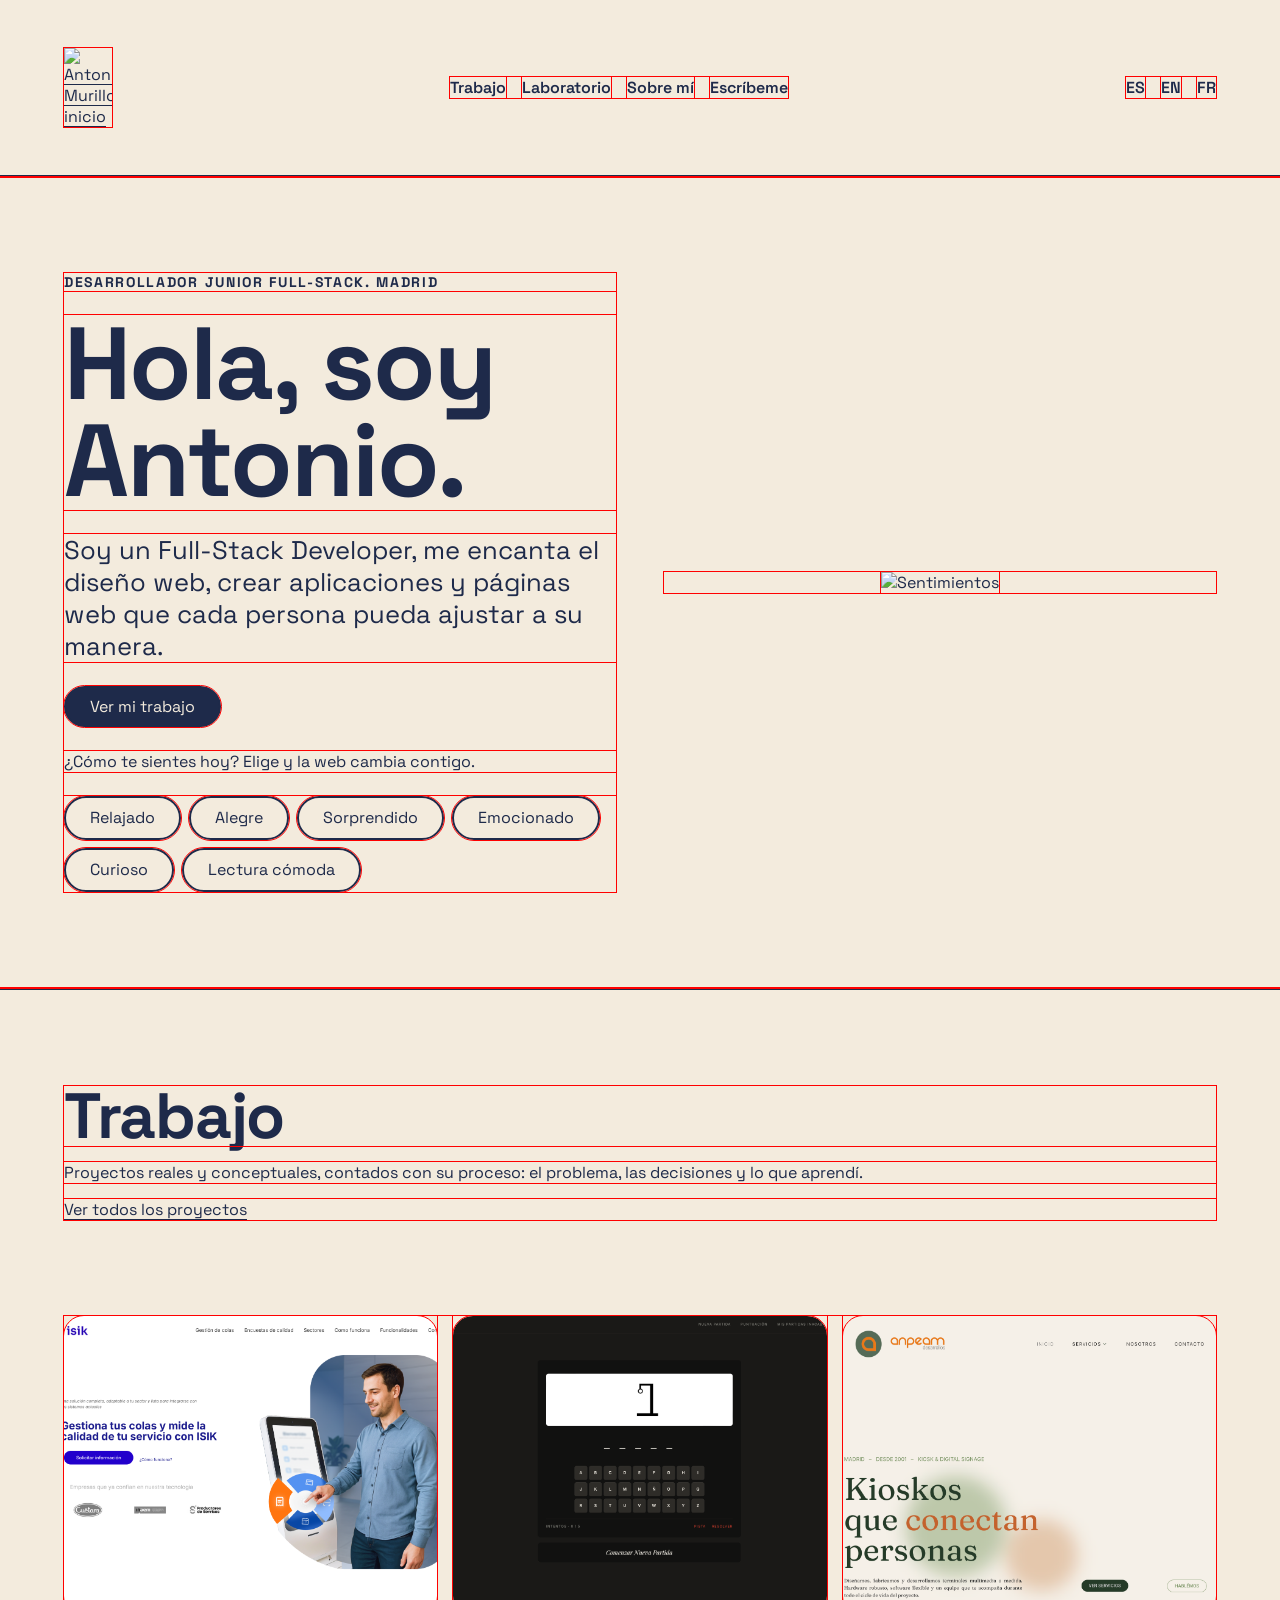
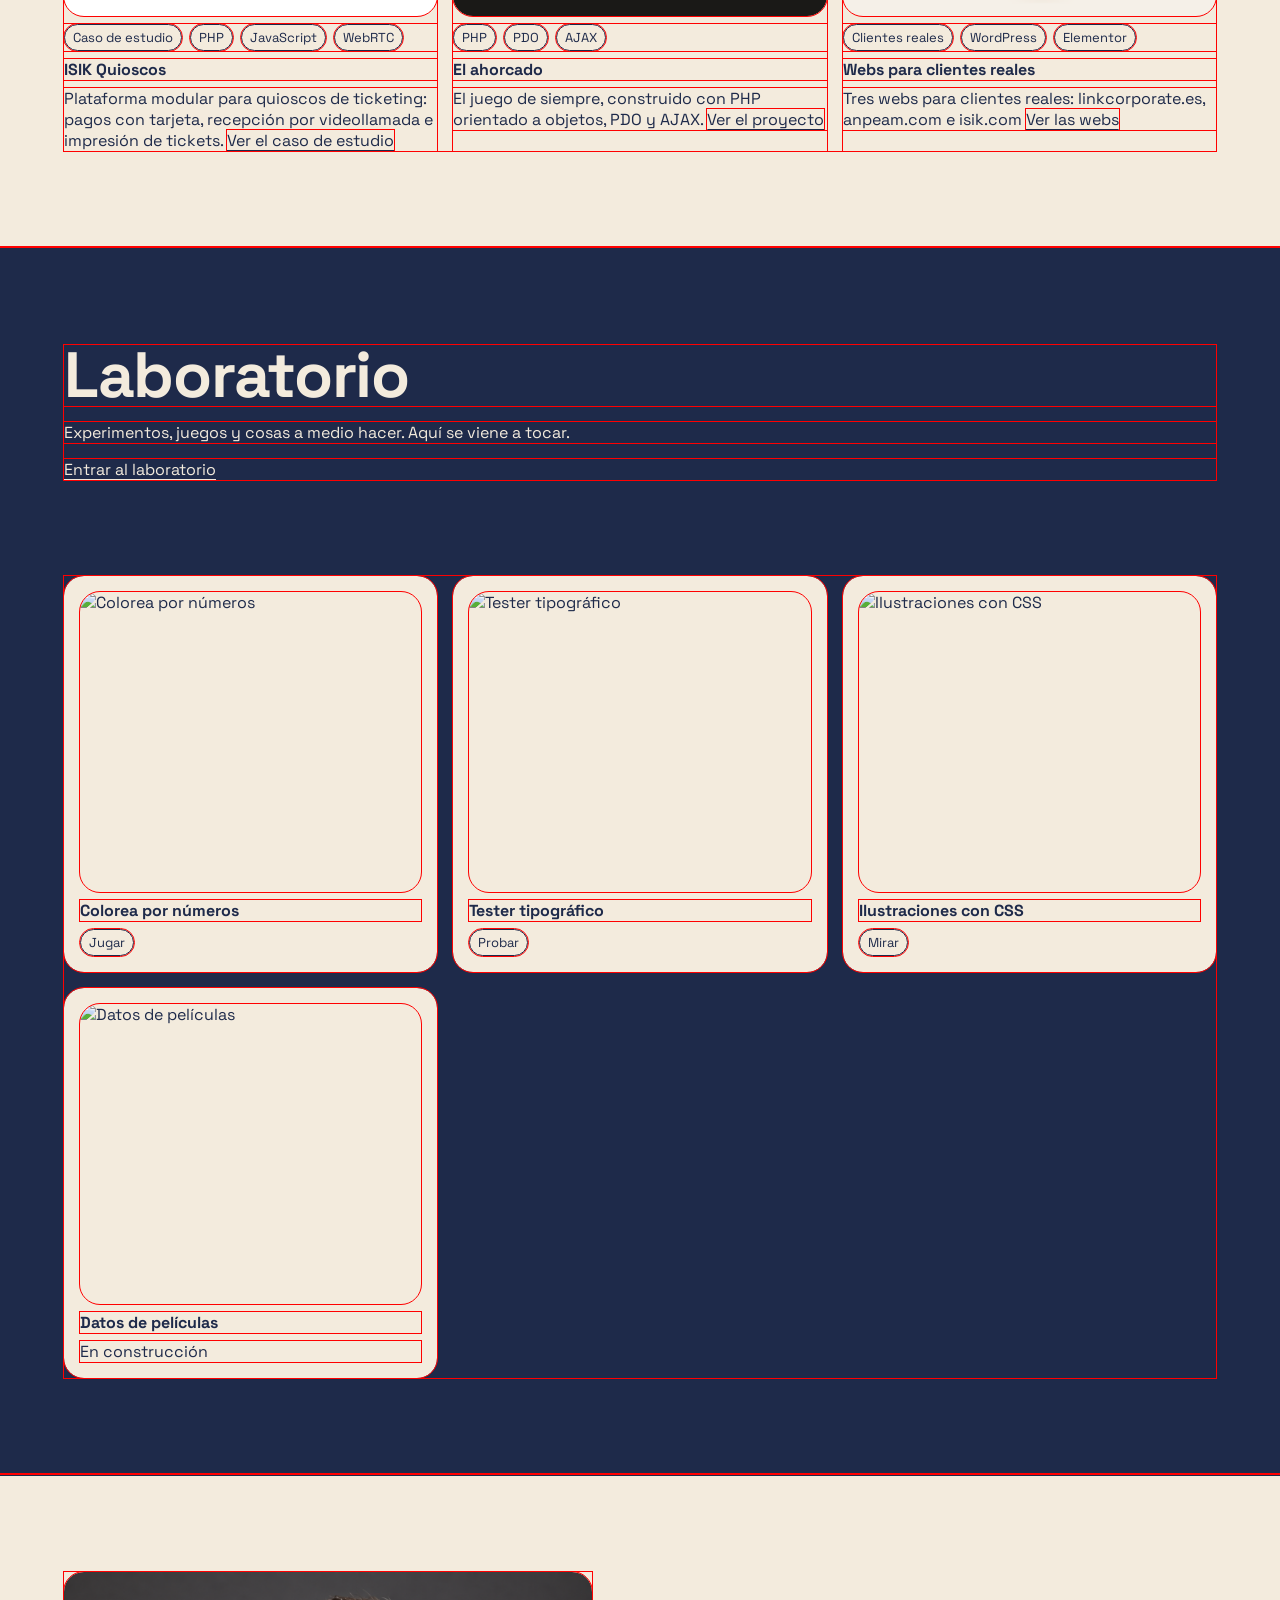
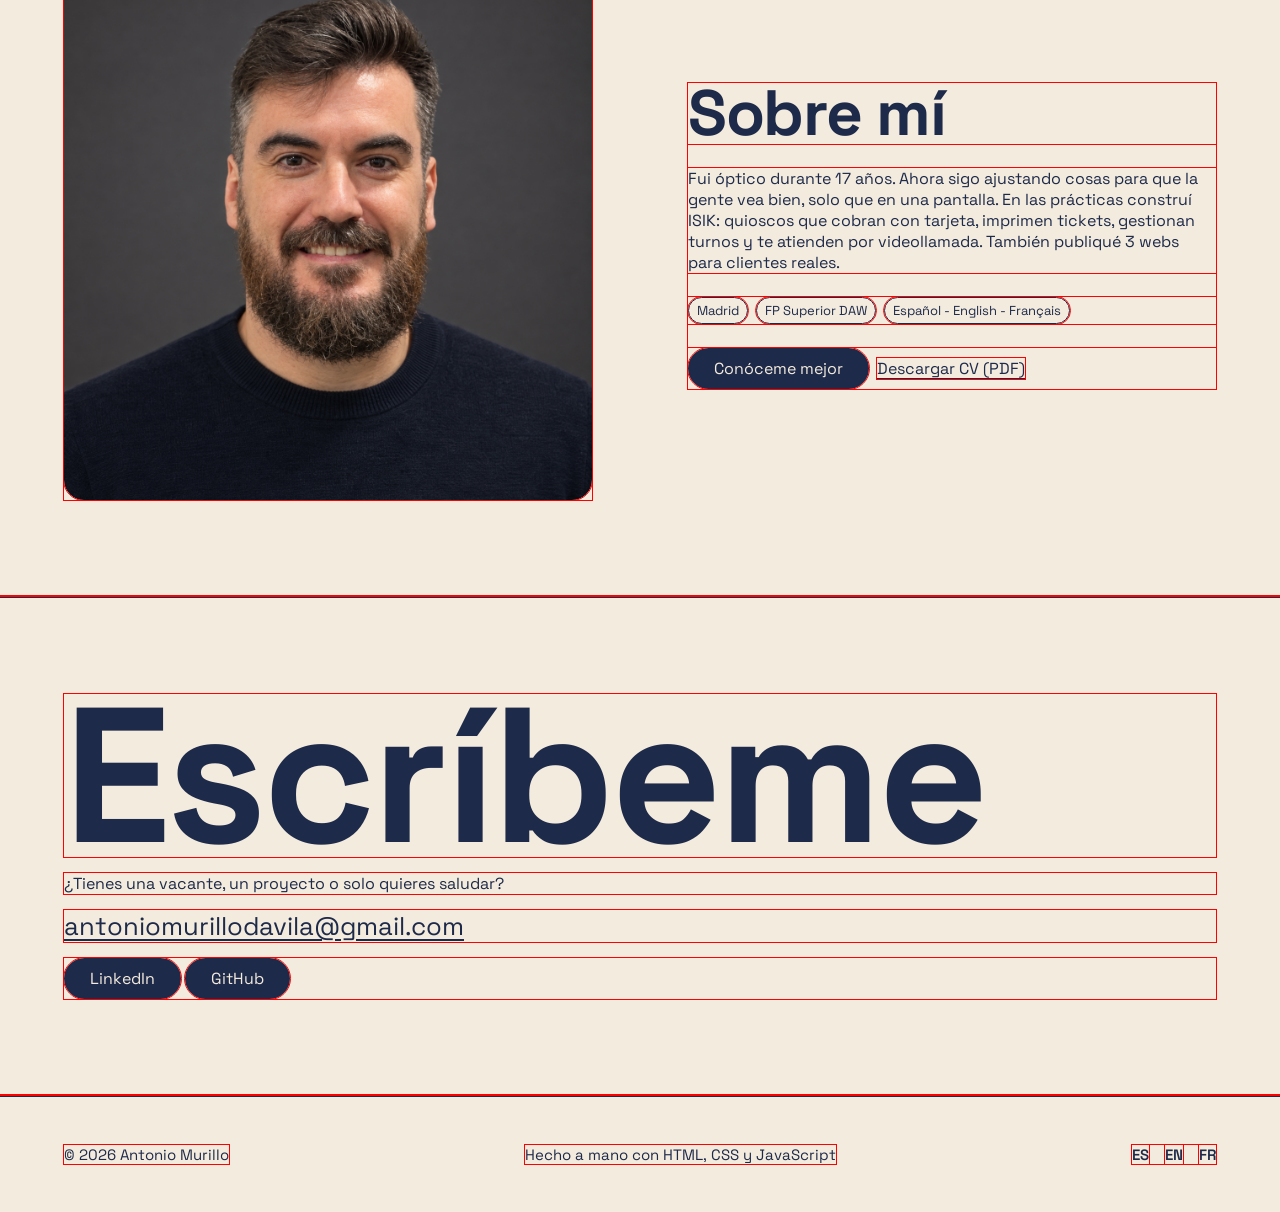
==== index.html @ 3f669d90 "Actualizar Escribeme y Footer" ====
<!doctype html>
<html lang="es">
  <head>
    <meta charset="UTF-8" />
    <meta name="viewport" content="width=device-width, initial-scale=1.0" />
    <meta
      name="description"
      content="Portfolio de Antonio Murillo, Full-Stack Developer en Madrid. Muestro lo
       que he hecho durante mis prácticas FCT, webs reales publicadas y experimentos y cómo pasé de la óptica al código"
    />
    <title>Portfolio Antonio M.</title>
    <link rel="stylesheet" href="css/reset.css" />
    <link rel="stylesheet" href="css/tokens.css" />
    <link href="css/main.css" rel="stylesheet" />

    <script defer src="js/script.js"></script>
  </head>
  <body>
    <header>
      <a href="#cuerpo" class="saltar">Saltar al contenido</a>
      <a href="index.html"
        ><img class="logo" src="assets/logo.svg" alt="Antonio Murillo, inicio"
      /></a>

      <nav>
        <ul class="menu">
          <li><a href="trabajo.html">Trabajo</a></li>
          <li><a href="laboratorio.html">Laboratorio</a></li>
          <li><a href="sobre-mi.html">Sobre mí</a></li>
          <li><a href="escribeme.html">Escríbeme</a></li>
        </ul>
      </nav>

      <ul class="idiomas">
        <li><a href="index.html">ES</a></li>
        <li><a href="lang/ingles.html">EN</a></li>
        <li><a href="lang/frances.html">FR</a></li>
      </ul>
    </header>

    <main id="cuerpo">
      <section class="hero">
        <div class="hero-texto">
          <p class="antetitulo">desarrollador junior full-stack. madrid</p>
          <h1>Hola, soy Antonio.</h1>
          <p class="presentacion">
            Soy un Full-Stack Developer, me encanta el diseño web, crear
            aplicaciones y páginas web que cada persona pueda ajustar a su
            manera.
          </p>
          <a class="boton-principal" href="trabajo.html">Ver mi trabajo</a>

          <div class="emociones">
            <p>¿Cómo te sientes hoy? Elige y la web cambia contigo.</p>

            <div class="emociones-botones">
              <button id="relajacion">Relajado</button>
              <button id="alegria">Alegre</button>
              <button id="sorprendido">Sorprendido</button>
              <button id="emocionado">Emocionado</button>
              <button id="curioso">Curioso</button>
              <button id="comodo">Lectura cómoda</button>
            </div>
          </div>
        </div>
        <div class="hero-imagen">
          <img class="sentimientos" src="assets/logo.svg" alt="Sentimientos" />
        </div>
      </section>

      <section class="seccion">
        <div class="cabecera-seccion">
          <h2>Trabajo</h2>
          <p>
            Proyectos reales y conceptuales, contados con su proceso: el
            problema, las decisiones y lo que aprendí.
          </p>
          <a href="trabajo.html">Ver todos los proyectos</a>
        </div>
        <div class="rejilla-article">
          <article>
            <img src="assets/img/isik.png" alt="Isik quioscos" />

            <ul class="etiquetas">
              <li>Caso de estudio</li>
              <li>PHP</li>
              <li>JavaScript</li>
              <li>WebRTC</li>
            </ul>

            <h3>ISIK Quioscos</h3>
            <p>
              Plataforma modular para quioscos de ticketing: pagos con tarjeta,
              recepción por videollamada e impresión de tickets.
              <a href="https://www.isik.es" target="_blank"
                >Ver el caso de estudio</a
              >
            </p>
          </article>

          <article>
            <img src="assets/img/ahorcado.png" alt="Juego 'El ahorcado'" />

            <ul class="etiquetas">
              <li>PHP</li>
              <li>PDO</li>
              <li>AJAX</li>
            </ul>

            <h3>El ahorcado</h3>
            <p>
              El juego de siempre, construido con PHP orientado a objetos, PDO y
              AJAX.
              <a
                href="https://github.com/Antoniomuda/juego-ahorcado"
                target="_blank"
                >Ver el proyecto</a
              >
            </p>
          </article>

          <article>
            <img src="assets/img/anpeam.png" alt="Webs para clientes" />

            <ul class="etiquetas">
              <li>Clientes reales</li>
              <li>WordPress</li>
              <li>Elementor</li>
            </ul>

            <h3>Webs para clientes reales</h3>
            <p>
              Tres webs para clientes reales: linkcorporate.es, anpeam.com e
              isik.com
              <a href="https://anpeam.com" target="_blank">Ver las webs</a>
            </p>
          </article>
        </div>
      </section>

      <section class="seccion seccion-invertida">
        <div class="cabecera-seccion">
          <h2>Laboratorio</h2>
          <p>
            Experimentos, juegos y cosas a medio hacer. Aquí se viene a tocar.
          </p>

          <a href="laboratorio.html">Entrar al laboratorio</a>
        </div>
        <div class="rejilla-article">
          <article>
            <img src="assets/img/colorea.jpg" alt="Colorea por números" />
            <h3>Colorea por números</h3>
            <a href="colorea.html">Jugar</a>
          </article>

          <article>
            <img src="assets/img/tester.jpg" alt="Tester tipográfico" />
            <h3>Tester tipográfico</h3>
            <a href="tester.html">Probar</a>
          </article>

          <article>
            <img
              src="assets/img/ilustraciones.jpg"
              alt="Ilustraciones con CSS"
            />
            <h3>Ilustraciones con CSS</h3>
            <a href="ilustraciones.html">Mirar</a>
          </article>

          <article>
            <img src="assets/img/peliculas.jpeg" alt="Datos de películas" />
            <h3>Datos de películas</h3>
            <p>En construcción</p>
          </article>
        </div>
      </section>

      <section class="seccion seccion-dos-columnas">
        <div class="caja-imagen">
          <img src="assets/img/yo.jpeg" alt="Antonio Murillo" />
        </div>

        <div class="caja-texto">
          <h2>Sobre mí</h2>
          <p>
            Fui óptico durante 17 años. Ahora sigo ajustando cosas para que la
            gente vea bien, solo que en una pantalla. En las prácticas construí
            ISIK: quioscos que cobran con tarjeta, imprimen tickets, gestionan
            turnos y te atienden por videollamada. También publiqué 3 webs para
            clientes reales.
          </p>

          <ul class="etiquetas">
            <li>Madrid</li>
            <li>FP Superior DAW</li>
            <li>Español - English - Français</li>
          </ul>

          <div class="botones-sobre-mi">
            <a href="sobre-mi.html" class="boton-principal">Conóceme mejor</a>
            <a
              href="assets/docs/antonio-murillo-cv.pdf"
              download="Antonio Murillo Dávila — CV.pdf"
              >Descargar CV (PDF)</a
            >
          </div>
        </div>
      </section>
      <section class="seccion seccion-contacto">
        <h2>Escríbeme</h2>

        <p>¿Tienes una vacante, un proyecto o solo quieres saludar?</p>

        <a class="correo" href="mailto:antoniomurillodavila@gmail.com"
          >antoniomurillodavila@gmail.com</a
        >
        <div class="enlaces-contacto">
          <a
            class="boton-principal"
            href="https://www.linkedin.com/in/antoniomurillodavila"
            >LinkedIn</a
          >

          <a class="boton-principal" href="https://github.com/Antoniomuda/"
            >GitHub</a
          >
        </div>
      </section>
    </main>

    <footer>
      <p>© 2026 Antonio Murillo</p>
      <p>Hecho a mano con HTML, CSS y JavaScript</p>
      <ul class="idiomas">
        <li><a href="index.html">ES</a></li>
        <li><a href="lang/ingles.html">EN</a></li>
        <li><a href="lang/frances.html">FR</a></li>
      </ul>
    </footer>
  </body>
</html>
---- css/tokens.css ----
@font-face {
  font-family: "Space Grotesk";
  src: url("../assets/fonts/space-grotesk-latin-wght-normal.woff2")
    format("woff2");
  font-weight: 300 700;
  font-display: swap;
}

:root {
  --color-fondo: #f3ebdd;

  --color-superficie: #e6d8bf;

  --color-tinta: #1e2a4a;

  --color-acento: #d7263d;

  --color-acento2: #e0a526;

  --fuente-titulares: "Space Grotesk", sans-serif;

  --peso-titulares: 700;

  --radio-esquinas: 20px;

  --radio-pastilla: 999px;

  --fuente-texto: "Space Grotesk", sans-serif;

  --espacio-0: 4px;

  --espacio-1: 8px;

  --espacio-2: 16px;

  --espacio-3: 24px;

  --espacio-4: 48px;

  --espacio-5: 96px;

  --margen-lateral: clamp(16px, 5vw, 96px);
}
---- css/main.css ----
body {
  background-color: var(--color-fondo);
  font-family: var(--fuente-texto);
  color: var(--color-tinta);
}
h1,
h2,
h3 {
  font-family: var(--fuente-titulares);
  font-weight: var(--peso-titulares);
}
a {
  color: inherit;
  text-underline-offset: 4px;
}
header {
  display: flex;
  justify-content: space-between;
  align-items: center;
  gap: var(--espacio-2);
  padding: var(--espacio-4) var(--margen-lateral);
  border-bottom: 2px solid var(--color-tinta);
  flex-wrap: wrap;
}

.saltar {
  position: absolute;
  left: -9999px;
}
.saltar:focus {
  left: var(--espacio-2);
  top: var(--espacio-2);
}
.logo {
  width: 48px;
}

.menu,
.idiomas,
.etiquetas {
  list-style: none;
  display: flex;
  gap: var(--espacio-2);
  flex-wrap: wrap;
}

.menu a,
.idiomas a {
  text-decoration: none;
  font-weight: 600;
}

.hero {
  display: flex;
  flex-wrap: wrap;
  align-items: center;
  gap: var(--espacio-4);
  padding: var(--espacio-5) var(--margen-lateral);
}
.hero-texto {
  flex: 1 1 400px;
  display: flex;
  flex-direction: column;
  gap: var(--espacio-3);
}
.hero-imagen {
  flex: 1 1 400px;
  display: flex;
  justify-content: center;
}
.emociones-botones {
  display: flex;
  flex-wrap: wrap;
  gap: var(--espacio-1);
}
h1 {
  font-size: clamp(56px, 8vw, 136px);
  line-height: 0.95;
  letter-spacing: -0.02em;
}

.presentacion {
  font-size: clamp(25px, 2vw, 60px);
  max-width: 35ch;
}

.antetitulo {
  font-size: 14px;
  text-transform: uppercase;
  letter-spacing: 0.12em;
  font-weight: 700;
}

.boton-principal {
  align-self: flex-start;
  background: var(--color-tinta);
  padding: var(--espacio-1) var(--espacio-3);
  border-radius: var(--radio-pastilla);
  border: 2px solid;
  text-decoration: none;
  color: var(--color-fondo);
  border-color: var(--color-tinta);
}
.emociones-botones button {
  background: transparent;
  border: 2px solid var(--color-tinta);
  color: inherit;

  padding: var(--espacio-1) var(--espacio-3);
  border-radius: var(--radio-pastilla);
  min-height: 44px;
  cursor: pointer;
}
.emociones {
  display: flex;
  flex-direction: column;
  gap: var(--espacio-3);
}
.boton-principal:hover,
.boton-principal:focus-visible {
  color: var(--color-tinta);
  background-color: var(--color-fondo);
}
.emociones-botones button:hover,
.emociones-botones button:focus-visible {
  background-color: var(--color-tinta);
  color: var(--color-fondo);
}

.seccion {
  padding: var(--espacio-5) var(--margen-lateral);
  border-top: 2px solid var(--color-tinta);
  display: flex;
  flex-direction: column;
  gap: var(--espacio-5);
}
.cabecera-seccion {
  display: flex;
  flex-direction: column;
  gap: var(--espacio-2);
}
h2 {
  font-size: clamp(44px, 5vw, 88px);
  line-height: 0.95;
  letter-spacing: -0.02em;
}
.rejilla-article {
  display: grid;
  grid-template-columns: repeat(auto-fit, minmax(min(280px, 100%), 1fr));
  gap: var(--espacio-2);
}
.rejilla-article article {
  display: flex;
  flex-direction: column;
  gap: var(--espacio-1);
}
.rejilla-article img {
  width: 100%;
  height: 300px;
  object-fit: cover;
  border-radius: var(--radio-esquinas);
}
.etiquetas {
  gap: var(--espacio-1);
}

.seccion-invertida {
  background-color: var(--color-tinta);
  color: var(--color-fondo);
}
.seccion-invertida article {
  background-color: var(--color-fondo);
  color: var(--color-tinta);
  padding: var(--espacio-2);
  border-radius: var(--radio-esquinas);
}
.seccion-invertida article a,
.etiquetas li {
  font-size: 13px;
  border: 1.5px solid;
  border-radius: var(--radio-pastilla);

  padding: var(--espacio-0) var(--espacio-1);
  text-decoration: none;
  width: fit-content;
}

.seccion-dos-columnas {
  flex-direction: row;
  flex-wrap: wrap;
  align-items: center;
}
.caja-imagen,
.caja-texto {
  flex: 1 1 400px;
}
.seccion-dos-columnas img {
  border-radius: var(--radio-esquinas);
}
.caja-texto {
  gap: var(--espacio-3);
  display: flex;
  flex-direction: column;
}
.botones-sobre-mi {
  display: flex;
  flex-wrap: wrap;
  align-items: center;
  gap: var(--espacio-1);
}
.seccion-contacto {
  gap: var(--espacio-2);
}
.seccion-contacto h2 {
  font-size: clamp(56px, 15vw, 230px);
  line-height: 0.85;
  letter-spacing: -0.02em;
}
.seccion-contacto .correo {
  font-size: clamp(20px, 2vw, 34px);
  overflow-wrap: anywhere;
}

.enlaces-contacto {
  display: flex;
  flex-wrap: wrap;
  gap: var(--espacio-0);
}
footer {
  display: flex;
  flex-wrap: wrap;
  justify-content: space-between;
  padding: var(--espacio-4) var(--margen-lateral);
  border-top: 2px solid;
  border-color: var(--color-tinta);
  font-size: 15px;
  gap: var(--espacio-1);
}

* {
  outline: 1px solid red;
}
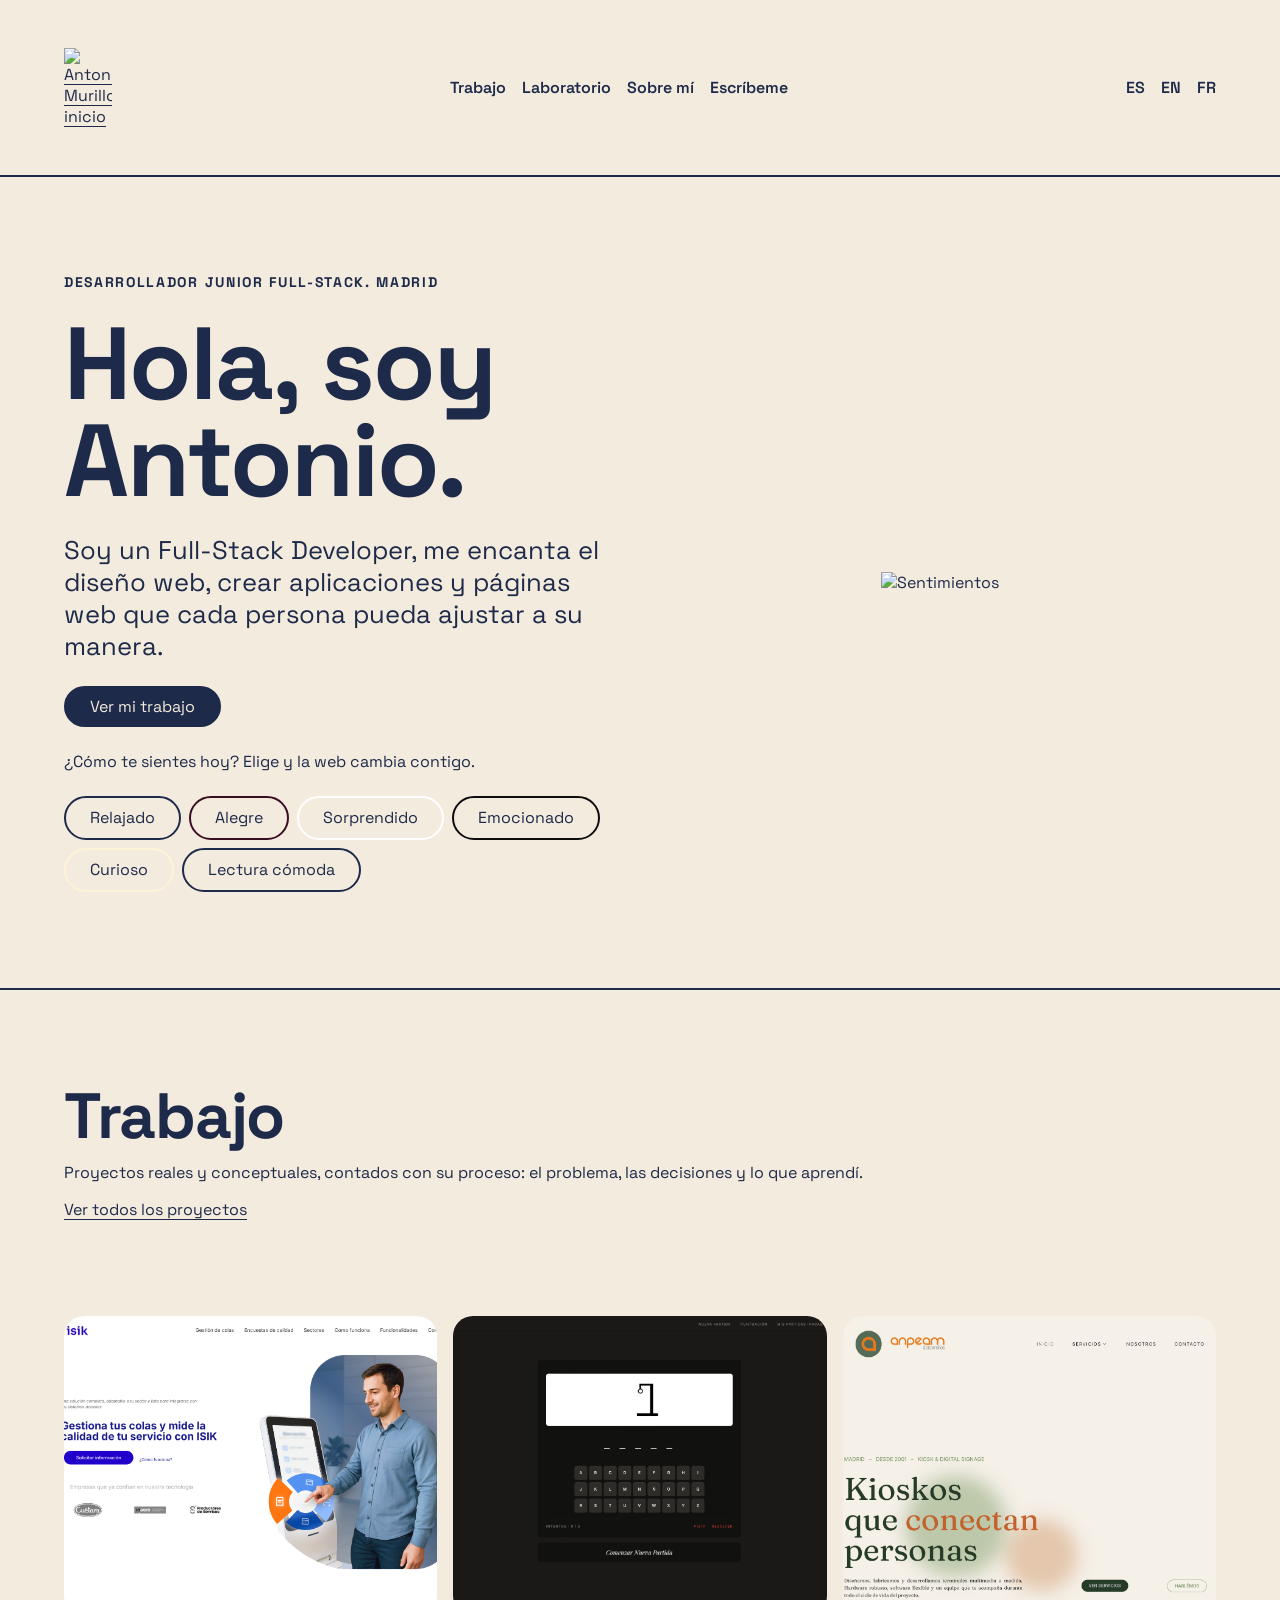
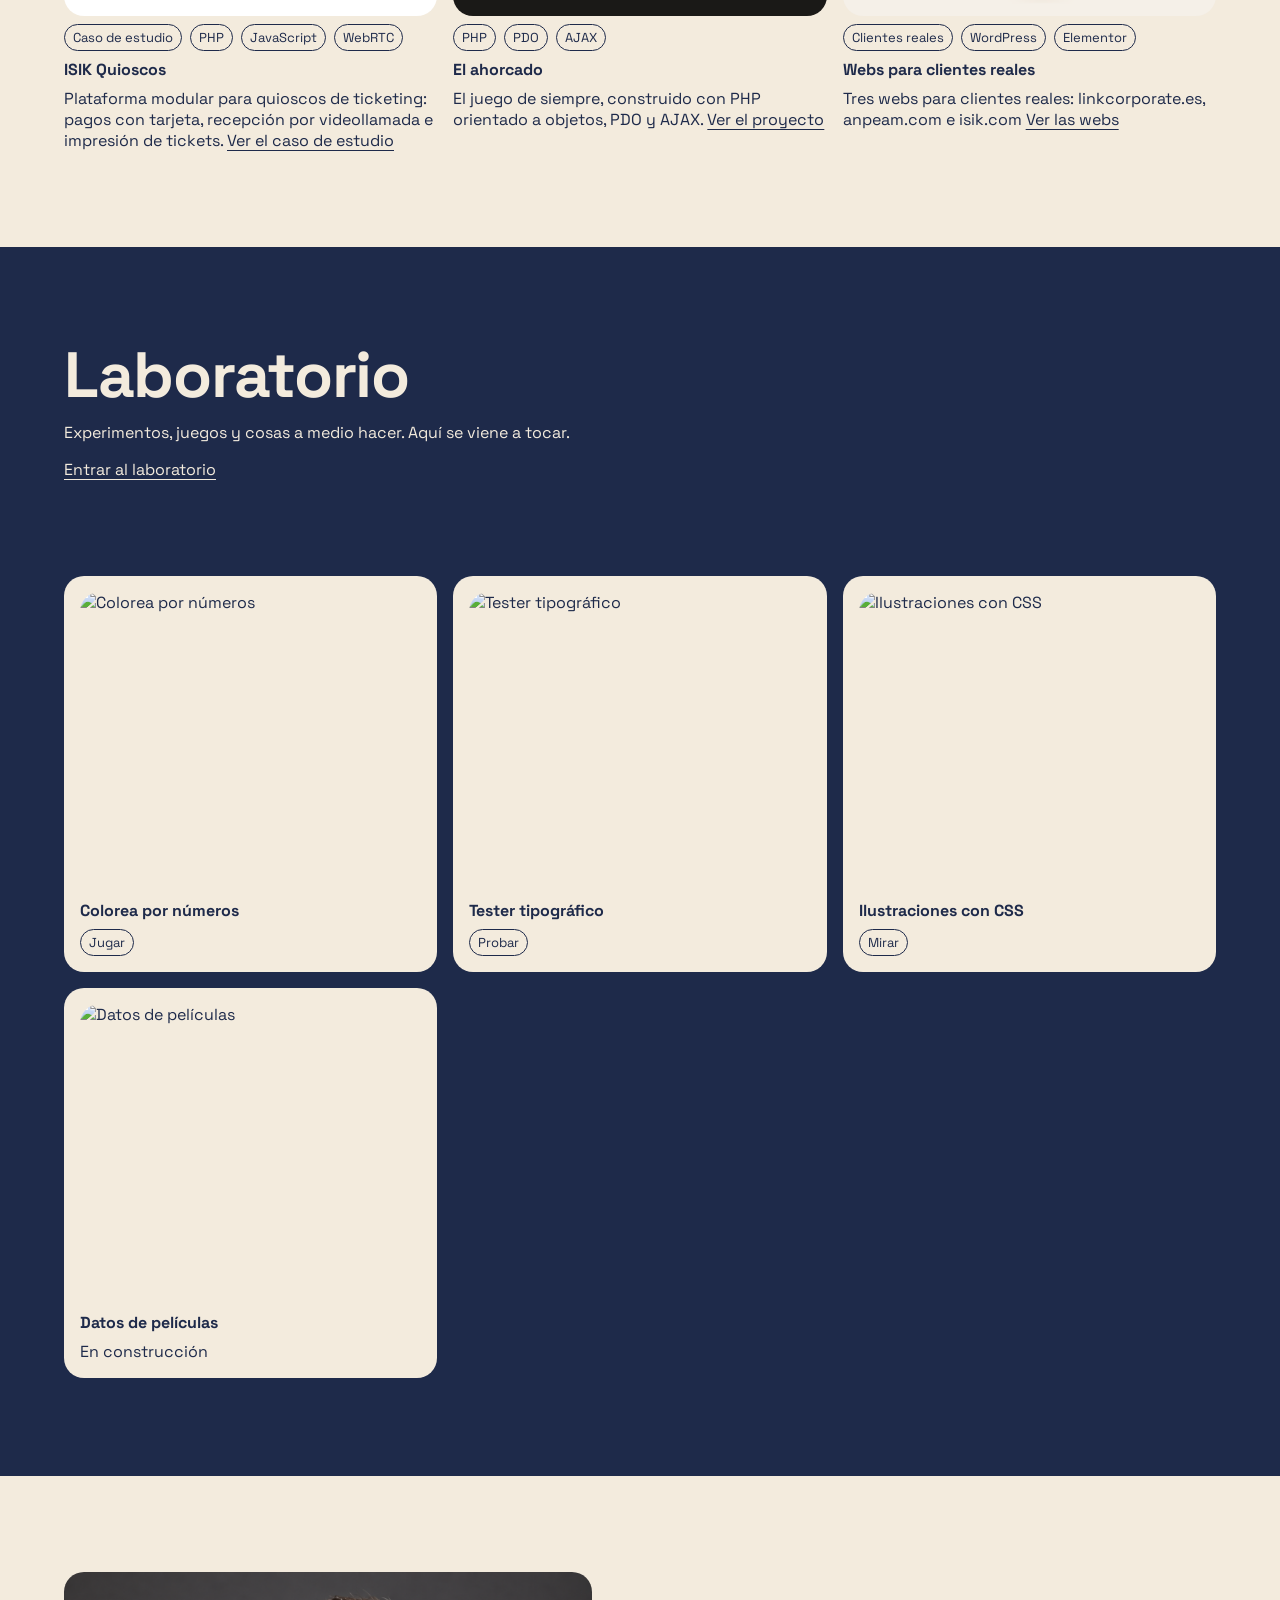
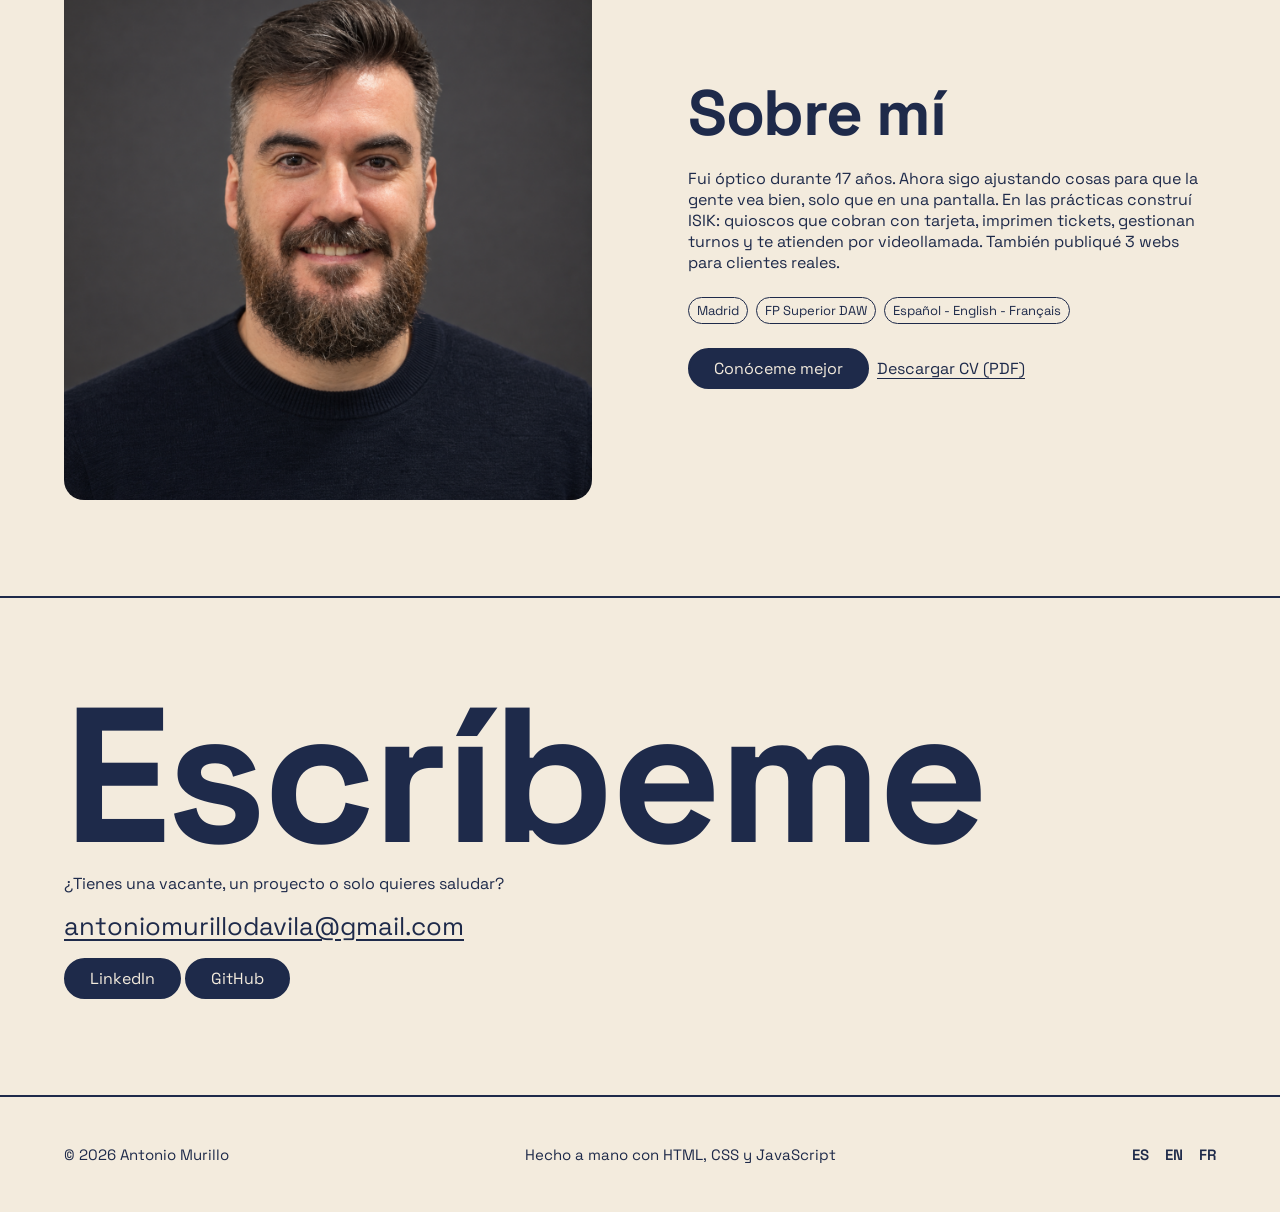
==== commit 749cb2fb: "Ajuste de tokens y incorporación de colores a los sentimientos" ====
--- a/index.html
+++ b/index.html
@@ -54,12 +54,28 @@
             <p>¿Cómo te sientes hoy? Elige y la web cambia contigo.</p>
 
             <div class="emociones-botones">
-              <button id="relajacion">Relajado</button>
-              <button id="alegria">Alegre</button>
-              <button id="sorprendido">Sorprendido</button>
-              <button id="emocionado">Emocionado</button>
-              <button id="curioso">Curioso</button>
-              <button id="comodo">Lectura cómoda</button>
+              <button type="button" data-tema="relajacion" aria-pressed="true">
+                Relajado
+              </button>
+              <button type="button" data-tema="alegria" aria-pressed="false">
+                Alegre
+              </button>
+              <button
+                type="button"
+                data-tema="sorprendido"
+                aria-pressed="false"
+              >
+                Sorprendido
+              </button>
+              <button type="button" data-tema="emocionado" aria-pressed="false">
+                Emocionado
+              </button>
+              <button type="button" data-tema="curioso" aria-pressed="false">
+                Curioso
+              </button>
+              <button type="button" id="lectura" aria-pressed="false">
+                Lectura cómoda
+              </button>
             </div>
           </div>
         </div>
--- a/css/tokens.css
+++ b/css/tokens.css
@@ -41,3 +41,40 @@
 
   --margen-lateral: clamp(16px, 5vw, 96px);
 }
+
+[data-tema="alegria"] {
+  --color-fondo: #fbd3e1;
+  --color-superficie: #f6a9c8;
+  --rosa-chicle: #ff006b;
+  --amarillo: #f2ed6b;
+  --color-tinta: #3a0d22;
+  --color-acento: #e2264b;
+  --color-acento2: #e8a317;
+}
+[data-tema="sorprendido"] {
+  --color-fondo: #2a2ad9;
+  --color-superficie: #1c1ca6;
+  --azul-cielo: #8cc0d1;
+  --amarillo: #f2ed6b;
+  --color-tinta: #ffffff;
+  --color-acento: #ff6b2c;
+  --color-acento2: #ffd23f;
+}
+[data-tema="emocionado"] {
+  --color-fondo: #e5332a;
+  --color-superficie: #c42820;
+  --azul-cielo: #8cc0d1;
+  --amarillo: #f2ed6b;
+  --color-tinta: #0d0d0d;
+  --color-acento: #0d0d0d;
+  --color-acento2: #f7e9d7;
+}
+[data-tema="curioso"] {
+  --color-fondo: #1d5e3f;
+  --color-superficie: #164a31;
+  --azul-cielo: #fff3d6;
+  --amarillo: #f2ed6b;
+  --color-tinta: #fff3d6;
+  --color-acento: #f5c518;
+  --color-acento2: #4fa3e0;
+}
--- a/css/main.css
+++ b/css/main.css
@@ -2,6 +2,7 @@
   background-color: var(--color-fondo);
   font-family: var(--fuente-texto);
   color: var(--color-tinta);
+  transition: var(--color-fondo) var(--fuente-texto) 0.4s;
 }
 h1,
 h2,
@@ -236,7 +237,3 @@
   font-size: 15px;
   gap: var(--espacio-1);
 }
-
-* {
-  outline: 1px solid red;
-}
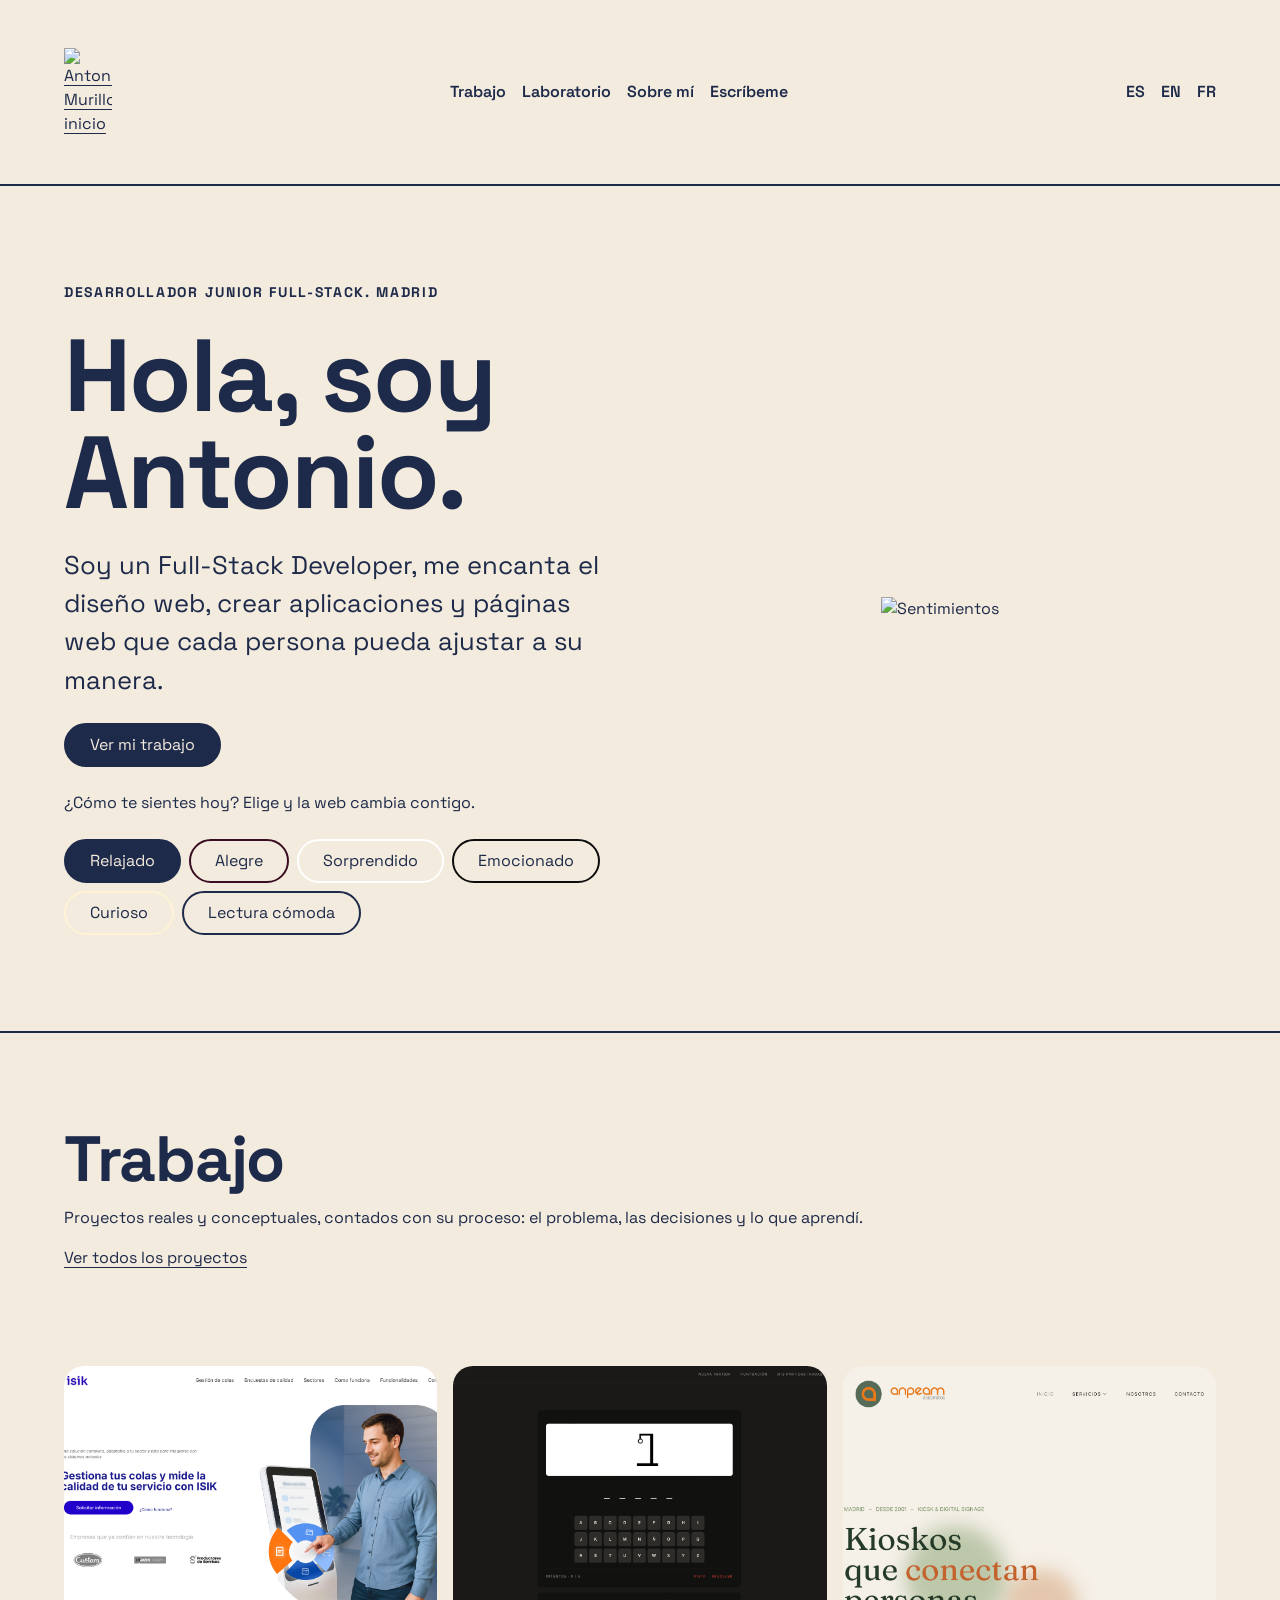
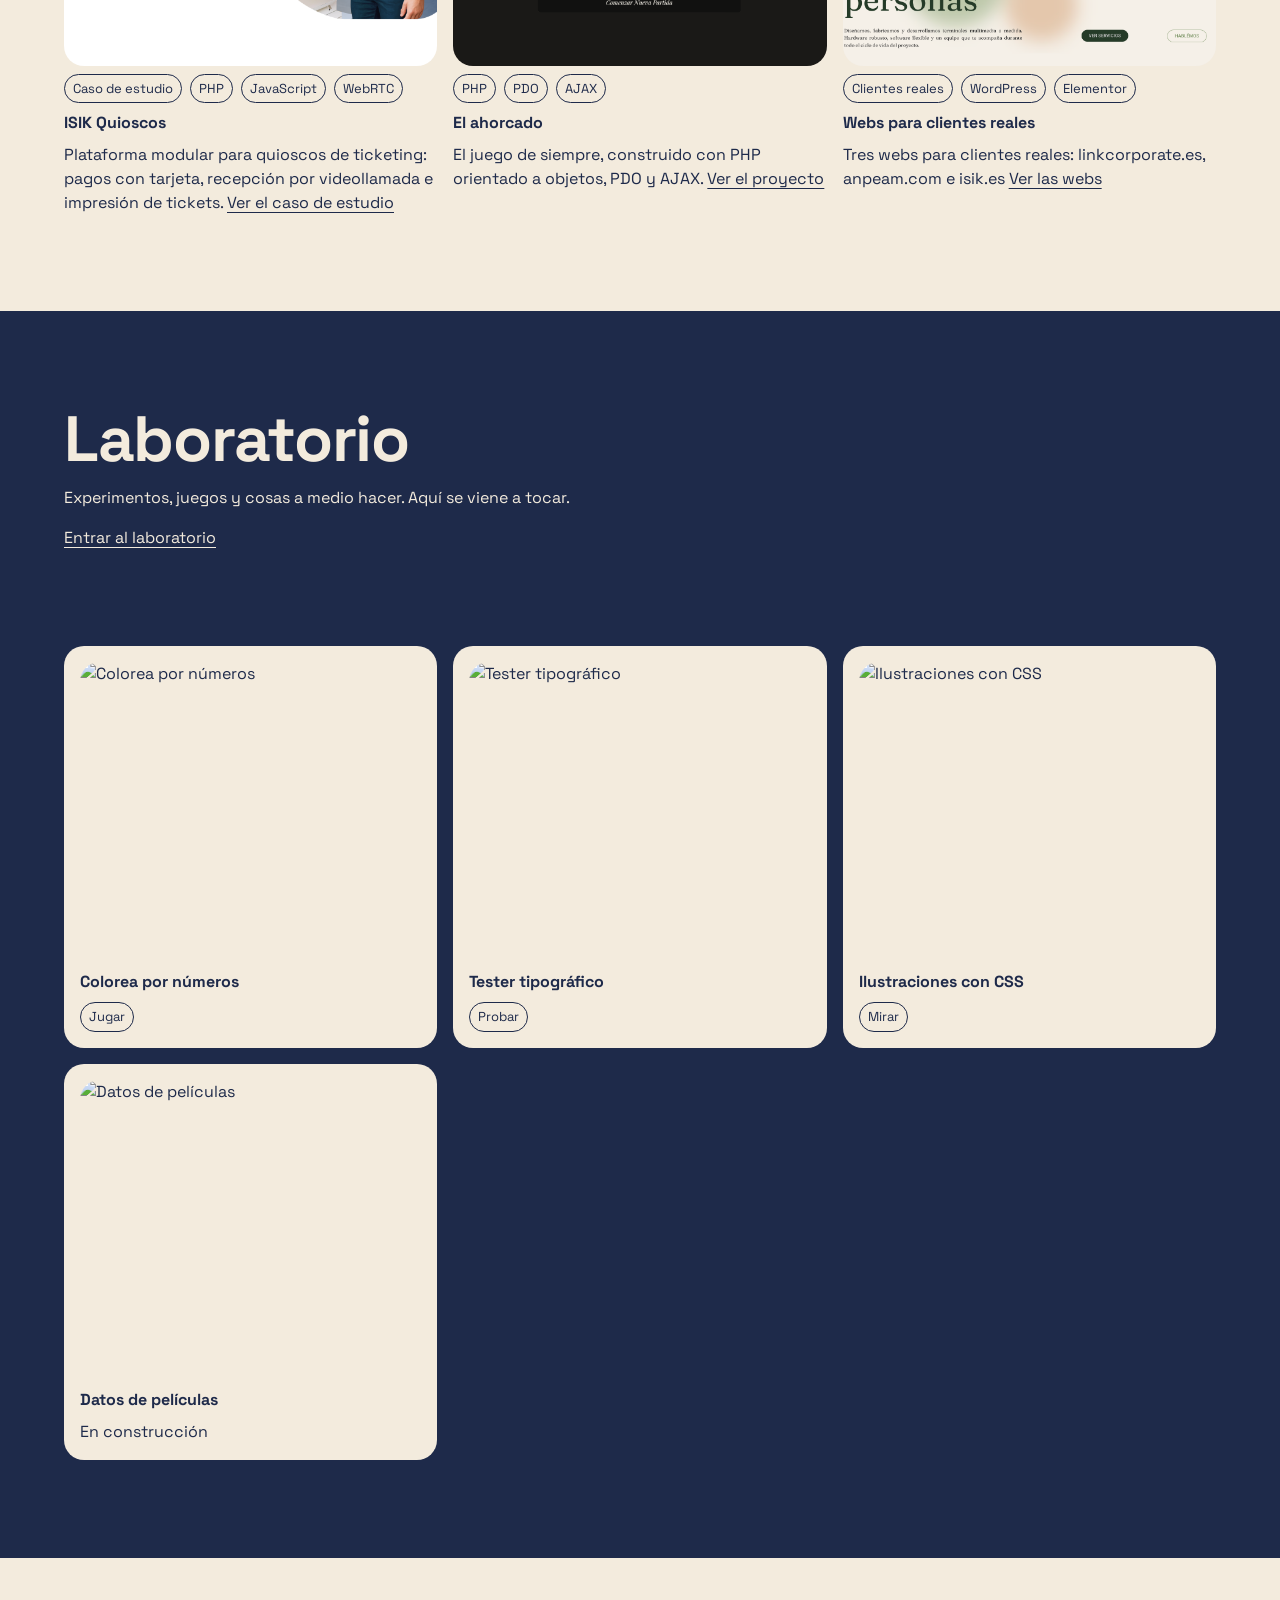
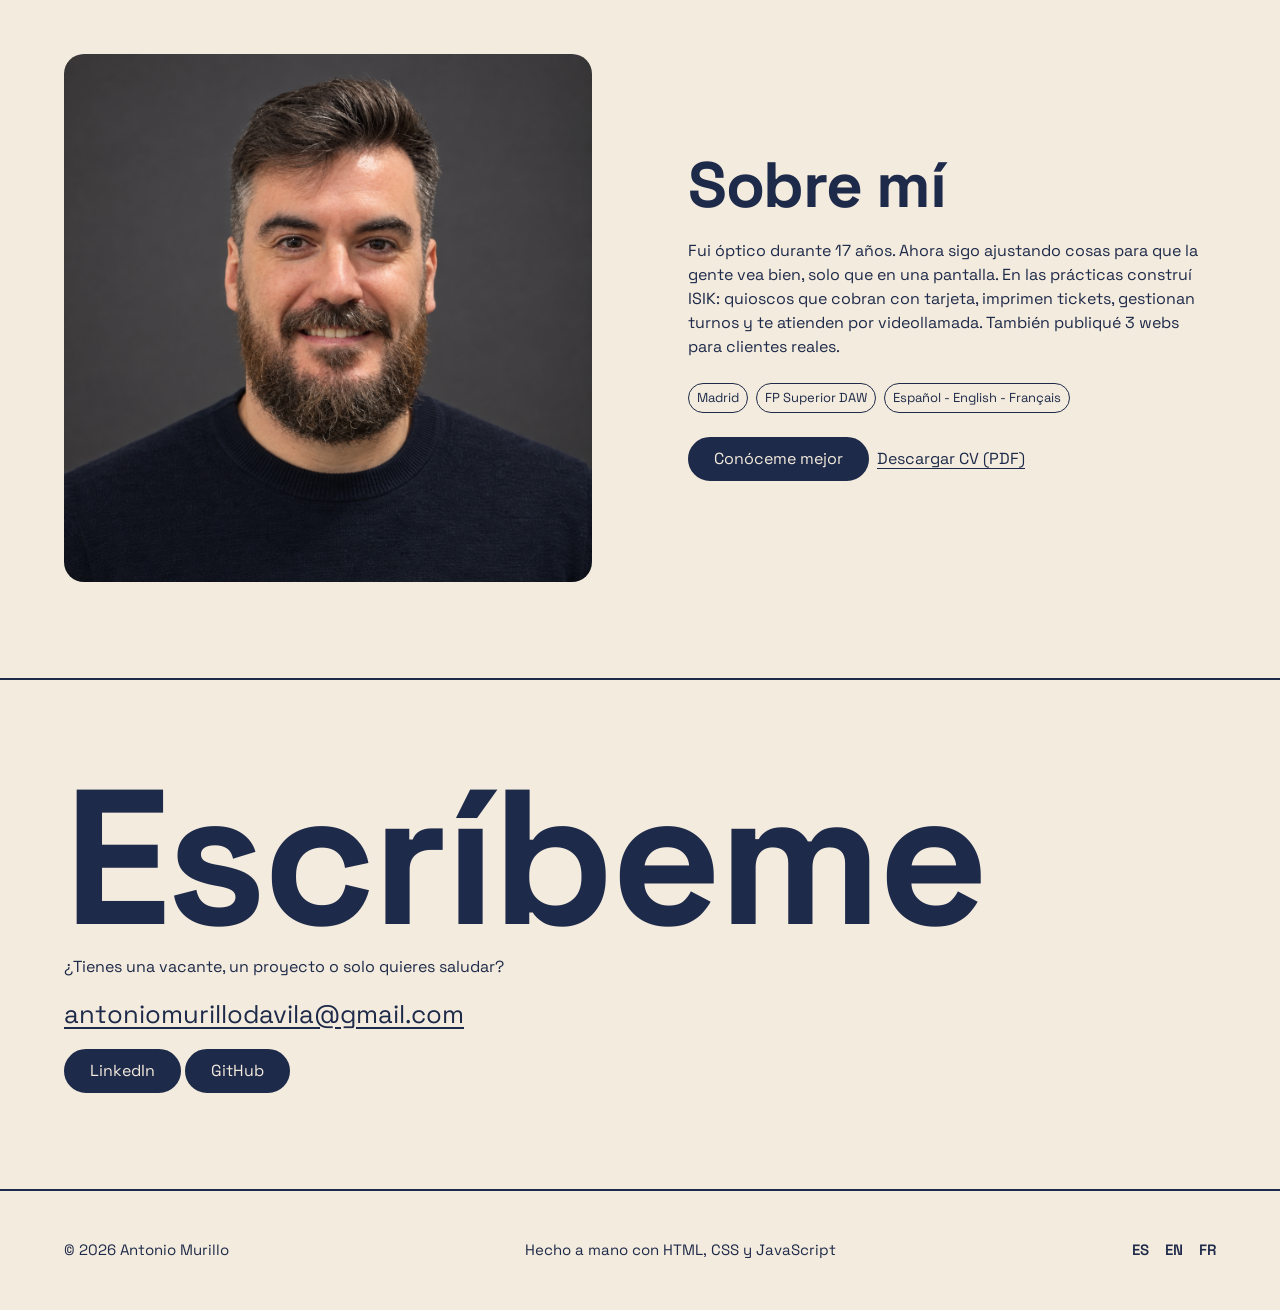
==== commit 41424b01: "Creación html Trabajo" ====
--- a/index.html
+++ b/index.html
@@ -27,7 +27,9 @@
           <li><a href="trabajo.html">Trabajo</a></li>
           <li><a href="laboratorio.html">Laboratorio</a></li>
           <li><a href="sobre-mi.html">Sobre mí</a></li>
-          <li><a href="escribeme.html">Escríbeme</a></li>
+          <li>
+            <a href="escribeme.html"> Escríbeme</a>
+          </li>
         </ul>
       </nav>
 
@@ -147,7 +149,7 @@
             <h3>Webs para clientes reales</h3>
             <p>
               Tres webs para clientes reales: linkcorporate.es, anpeam.com e
-              isik.com
+              isik.es
               <a href="https://anpeam.com" target="_blank">Ver las webs</a>
             </p>
           </article>
@@ -217,7 +219,7 @@
           <div class="botones-sobre-mi">
             <a href="sobre-mi.html" class="boton-principal">Conóceme mejor</a>
             <a
-              href="assets/docs/antonio-murillo-cv.pdf"
+              href="assets/docs/Antonio Murillo Dávila — CV.pdf"
               download="Antonio Murillo Dávila — CV.pdf"
               >Descargar CV (PDF)</a
             >
@@ -229,7 +231,7 @@
 
         <p>¿Tienes una vacante, un proyecto o solo quieres saludar?</p>
 
-        <a class="correo" href="mailto:antoniomurillodavila@gmail.com"
+        <a id="mail" class="correo" href="mailto:antoniomurillodavila@gmail.com"
           >antoniomurillodavila@gmail.com</a
         >
         <div class="enlaces-contacto">
--- a/css/tokens.css
+++ b/css/tokens.css
@@ -6,6 +6,45 @@
   font-display: swap;
 }
 
+@font-face {
+  font-family: "Fraunces";
+  src: url("../assets/fonts/fraunces-latin-wght-normal.woff2");
+  font-weight: 100 900;
+  font-display: swap;
+}
+
+@font-face {
+  font-family: "Bricolage Grotesque";
+  src: url("../assets/fonts/bricolage-grotesque-latin-wght-normal.woff2");
+  font-weight: 200 800;
+  font-display: swap;
+}
+
+@font-face {
+  font-family: "Pixelify";
+  src: url("../assets/fonts/pixelify-sans-latin-wght-normal.woff2");
+  font-weight: 400 700;
+  font-display: swap;
+}
+@font-face {
+  font-family: "Syne";
+  src: url("../assets/fonts/syne-latin-wght-normal.woff2");
+  font-weight: 400 800;
+  font-display: swap;
+}
+
+@font-face {
+  font-family: "Atkinson";
+  src: url("../assets/fonts/atkinson-hyperlegible-latin-400-normal.woff2");
+  font-weight: 400;
+  font-display: swap;
+}
+@font-face {
+  font-family: "Atkinson";
+  src: url("../assets/fonts/atkinson-hyperlegible-latin-700-normal.woff2");
+  font-weight: 700;
+  font-display: swap;
+}
 :root {
   --color-fondo: #f3ebdd;
 
@@ -40,41 +79,52 @@
   --espacio-5: 96px;
 
   --margen-lateral: clamp(16px, 5vw, 96px);
+
+  --tamaño-texto: 18px;
+
+  --interlineado: 1.5;
 }
 
 [data-tema="alegria"] {
   --color-fondo: #fbd3e1;
   --color-superficie: #f6a9c8;
-  --rosa-chicle: #ff006b;
-  --amarillo: #f2ed6b;
   --color-tinta: #3a0d22;
   --color-acento: #e2264b;
   --color-acento2: #e8a317;
+  --fuente-titulares: "Fraunces", serif;
+  --peso-titulares: 900;
 }
 [data-tema="sorprendido"] {
   --color-fondo: #2a2ad9;
   --color-superficie: #1c1ca6;
-  --azul-cielo: #8cc0d1;
-  --amarillo: #f2ed6b;
   --color-tinta: #ffffff;
   --color-acento: #ff6b2c;
   --color-acento2: #ffd23f;
+  --fuente-titulares: "Pixelify", sans-serif;
+  --peso-titulares: 700;
 }
 [data-tema="emocionado"] {
   --color-fondo: #e5332a;
   --color-superficie: #c42820;
-  --azul-cielo: #8cc0d1;
-  --amarillo: #f2ed6b;
   --color-tinta: #0d0d0d;
   --color-acento: #0d0d0d;
   --color-acento2: #f7e9d7;
+  --fuente-titulares: "Syne", sans-serif;
+  --peso-titulares: 700;
 }
 [data-tema="curioso"] {
   --color-fondo: #1d5e3f;
   --color-superficie: #164a31;
-  --azul-cielo: #fff3d6;
-  --amarillo: #f2ed6b;
   --color-tinta: #fff3d6;
   --color-acento: #f5c518;
   --color-acento2: #4fa3e0;
+  --fuente-titulares: "Bricolage Grotesque", sans-serif;
+  --peso-titulares: 800;
 }
+[data-lectura="si"] {
+  --fuente-texto: "Atkinson", sans-serif;
+  --fuente-titulares: "Atkinson", sans-serif;
+  --peso-titulares: 700;
+  --tamano-texto: 20px;
+  --interlineado: 1.7;
+}
--- a/css/main.css
+++ b/css/main.css
@@ -3,6 +3,8 @@
   font-family: var(--fuente-texto);
   color: var(--color-tinta);
   transition: var(--color-fondo) var(--fuente-texto) 0.4s;
+  font-size: var(--tamano-texto);
+  line-height: var(--interlineado);
 }
 h1,
 h2,
@@ -237,3 +239,12 @@
   font-size: 15px;
   gap: var(--espacio-1);
 }
+.emociones-botones button[aria-pressed="true"] {
+  background-color: var(--color-tinta);
+  color: var(--color-fondo);
+}
+
+.menu li a[aria-current="page"] {
+  border-bottom: 2px solid;
+  padding-bottom: 4px;
+}
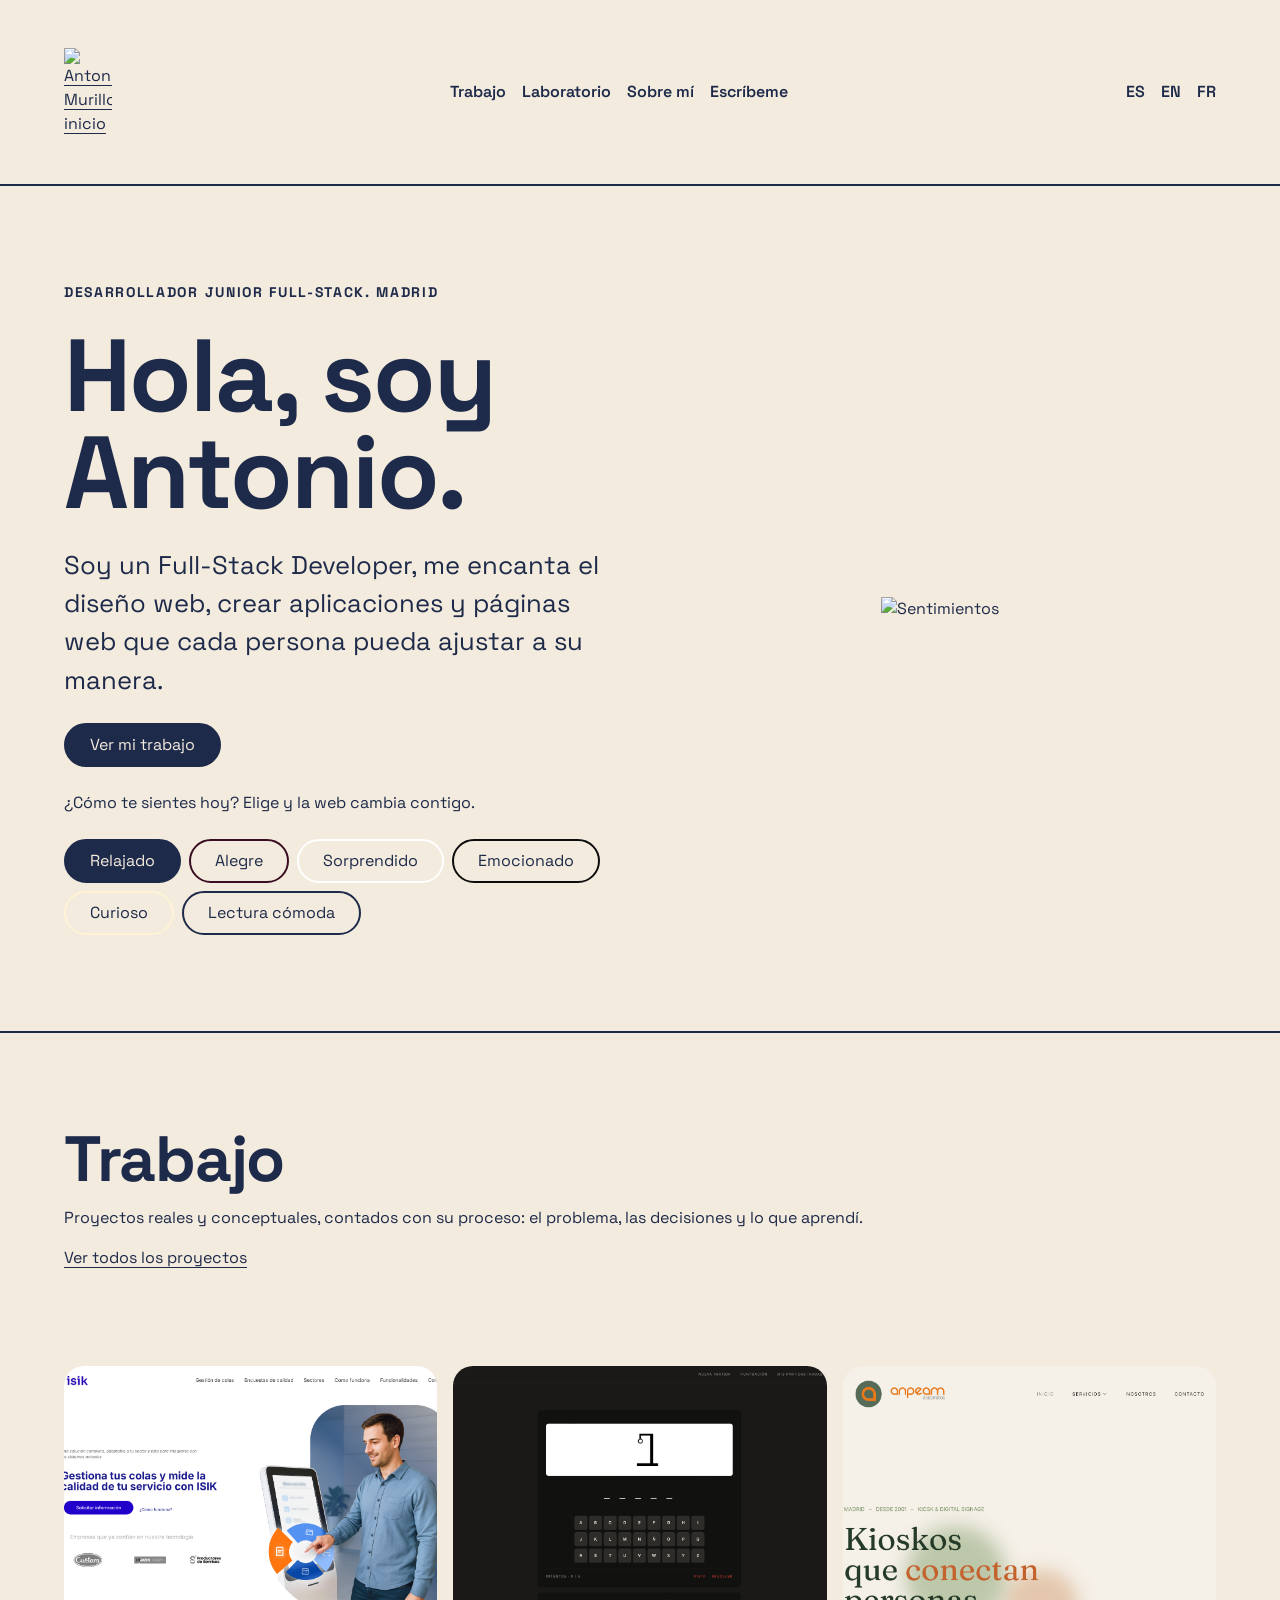
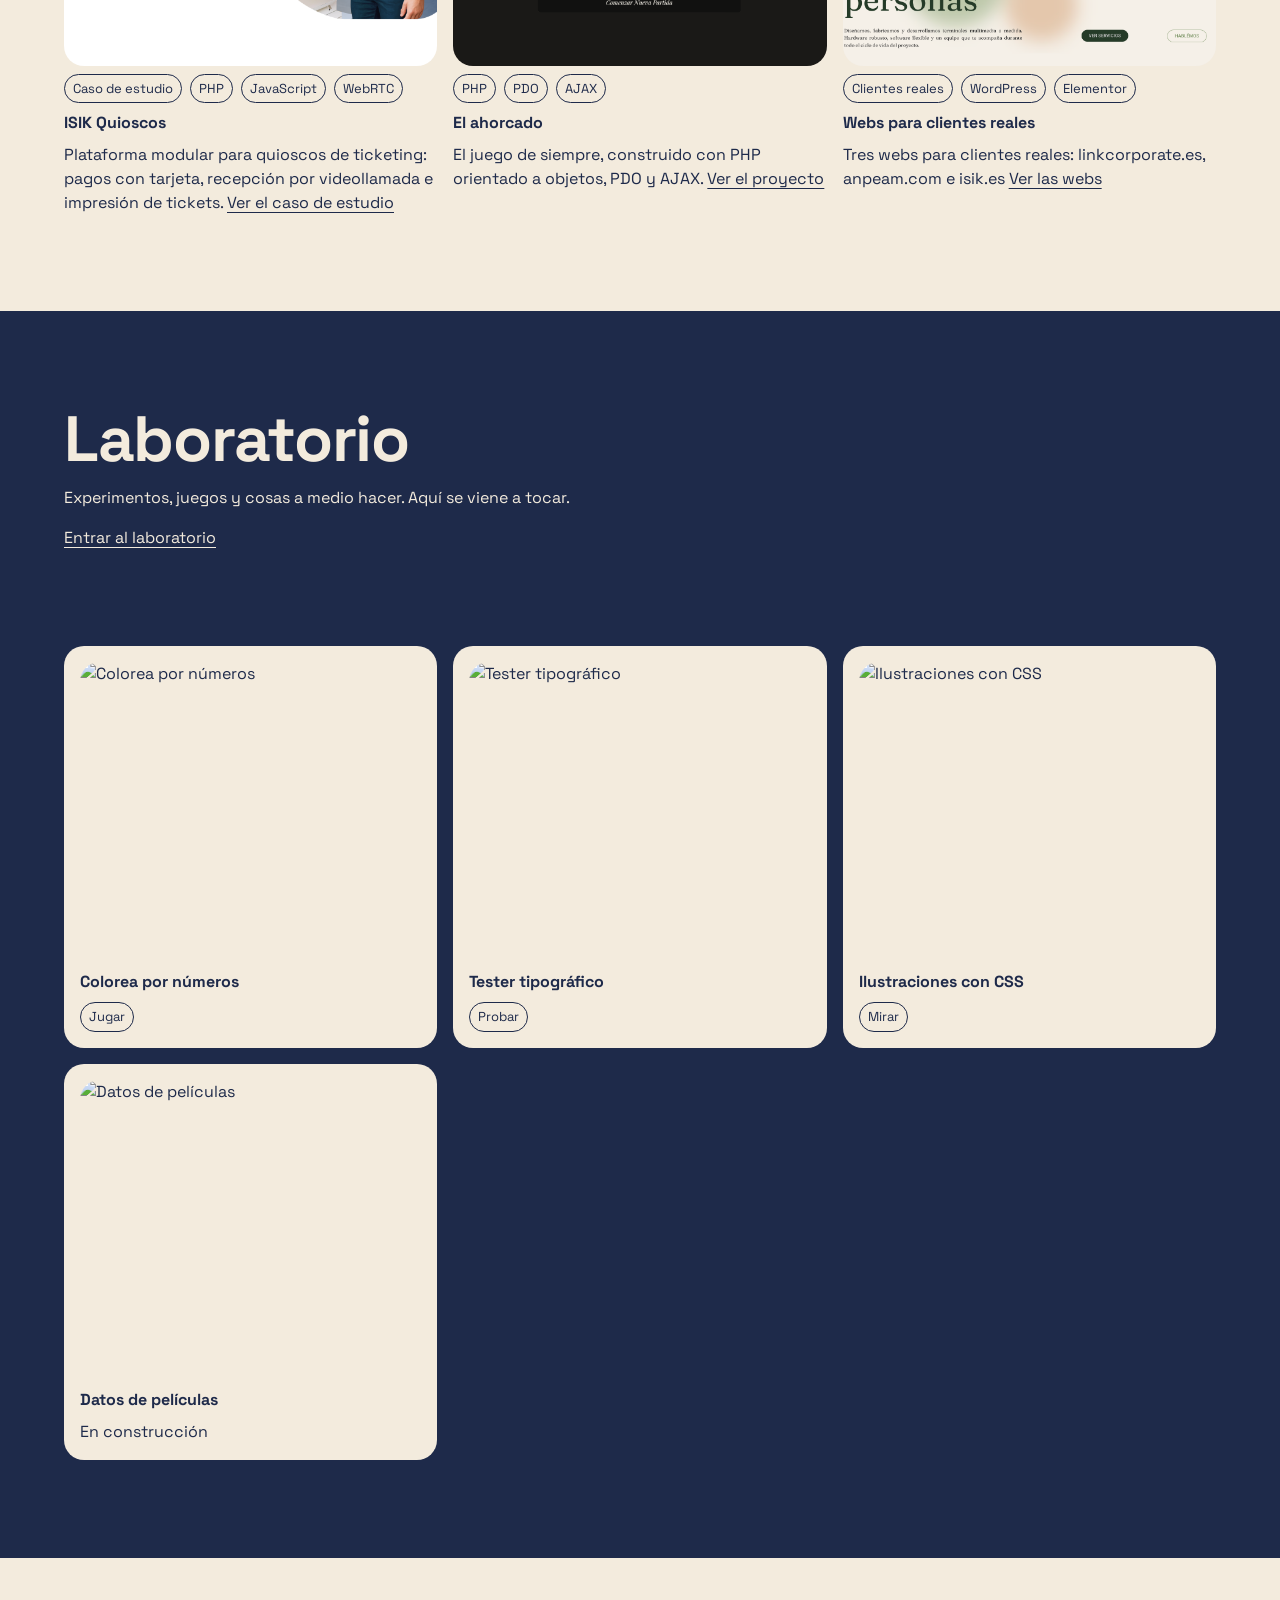
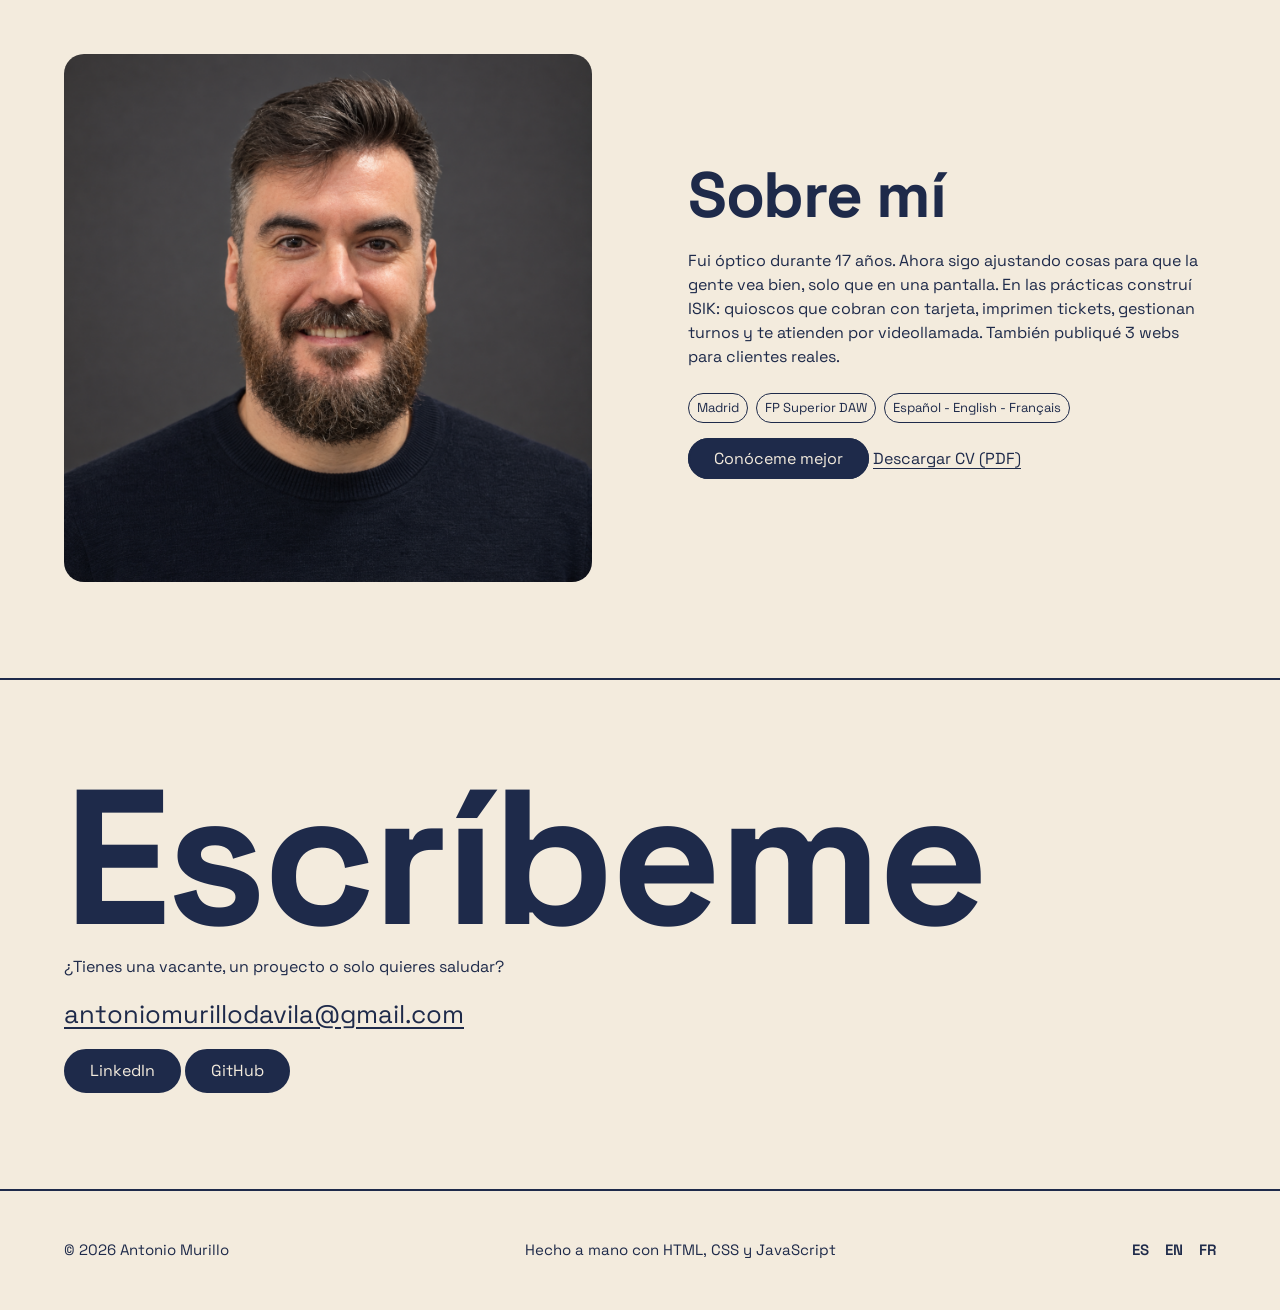
==== commit a653167a: "Ajuste de css y vistas para la transición entre temas" ====
--- a/index.html
+++ b/index.html
@@ -12,6 +12,7 @@
     <link rel="stylesheet" href="css/reset.css" />
     <link rel="stylesheet" href="css/tokens.css" />
     <link href="css/main.css" rel="stylesheet" />
+    <link rel="icon" href="assets/logo/#" type="image/svg+xml" />
 
     <script defer src="js/script.js"></script>
   </head>
@@ -218,9 +219,7 @@
 
           <div class="botones-sobre-mi">
             <a href="sobre-mi.html" class="boton-principal">Conóceme mejor</a>
-            <a
-              href="assets/docs/Antonio Murillo Dávila — CV.pdf"
-              download="Antonio Murillo Dávila — CV.pdf"
+            <a href="assets/docs/amdCV.pdf" download="CV-Antonio-Murillo.pdf"
               >Descargar CV (PDF)</a
             >
           </div>
--- a/css/main.css
+++ b/css/main.css
@@ -1,10 +1,25 @@
+@media (prefers-reduced-motion: no-preference) {
+  html {
+    scroll-behavior: smooth;
+  }
+  body {
+    transition:
+      background-color 0.2s,
+      color 0.2s;
+  }
+}
+
 body {
   background-color: var(--color-fondo);
   font-family: var(--fuente-texto);
   color: var(--color-tinta);
-  transition: var(--color-fondo) var(--fuente-texto) 0.4s;
+
   font-size: var(--tamano-texto);
   line-height: var(--interlineado);
+}
+
+main > .seccion:first-child {
+  border-top: none;
 }
 h1,
 h2,
@@ -205,7 +220,7 @@
   display: flex;
   flex-direction: column;
 }
-.botones-sobre-mi {
+.grupo-botones {
   display: flex;
   flex-wrap: wrap;
   align-items: center;
@@ -219,7 +234,7 @@
   line-height: 0.85;
   letter-spacing: -0.02em;
 }
-.seccion-contacto .correo {
+.correo {
   font-size: clamp(20px, 2vw, 34px);
   overflow-wrap: anywhere;
 }
@@ -248,3 +263,78 @@
   border-bottom: 2px solid;
   padding-bottom: 4px;
 }
+.titulo-tarjeta {
+  font-size: 24px;
+}
+.texto-largo {
+  max-width: 65ch;
+}
+
+.caja-contacto {
+  flex: 1 1 400px;
+}
+
+.caja-formulario form,
+.caja-contacto {
+  display: flex;
+  flex-direction: column;
+  gap: var(--espacio-2);
+}
+.caja-formulario label {
+  font-weight: 700;
+}
+.caja-formulario input,
+.caja-formulario select,
+.caja-formulario textarea {
+  width: 100%;
+  padding: var(--espacio-2);
+  border: 2px solid;
+  border-radius: var(--radio-esquinas);
+  background-color: transparent;
+  color: inherit;
+}
+
+.caja-formulario textarea {
+  min-height: 160px;
+  resize: vertical;
+}
+
+.caja-formulario
+  input:focus-visible
+  .caja-formulario
+  select:focus-visible
+  .caja-formulario
+  textarea:focus-visible {
+  outline: 3px solid;
+  outline: 2px;
+}
+.escondido {
+  display: none;
+}
+
+.error {
+  font-weight: 700;
+}
+
+.error::before {
+  content: icon;
+}
+
+.aviso {
+  background-color: var(--color-fondo);
+  color: var(--color-tinta);
+  border: 2px solid;
+  border-radius: var(--radio-esquinas);
+  padding: var(--espacio-1);
+  max-width: min(90%, 480px);
+}
+dialog::backdrop {
+  background-color: rgb(0 0 0/0.5);
+}
+.aviso[data-tipo="error"] {
+  border-color: var(--color-acento);
+}
+::selection {
+  background-color: var(--color-acento);
+  color: var(--color-fondo);
+}
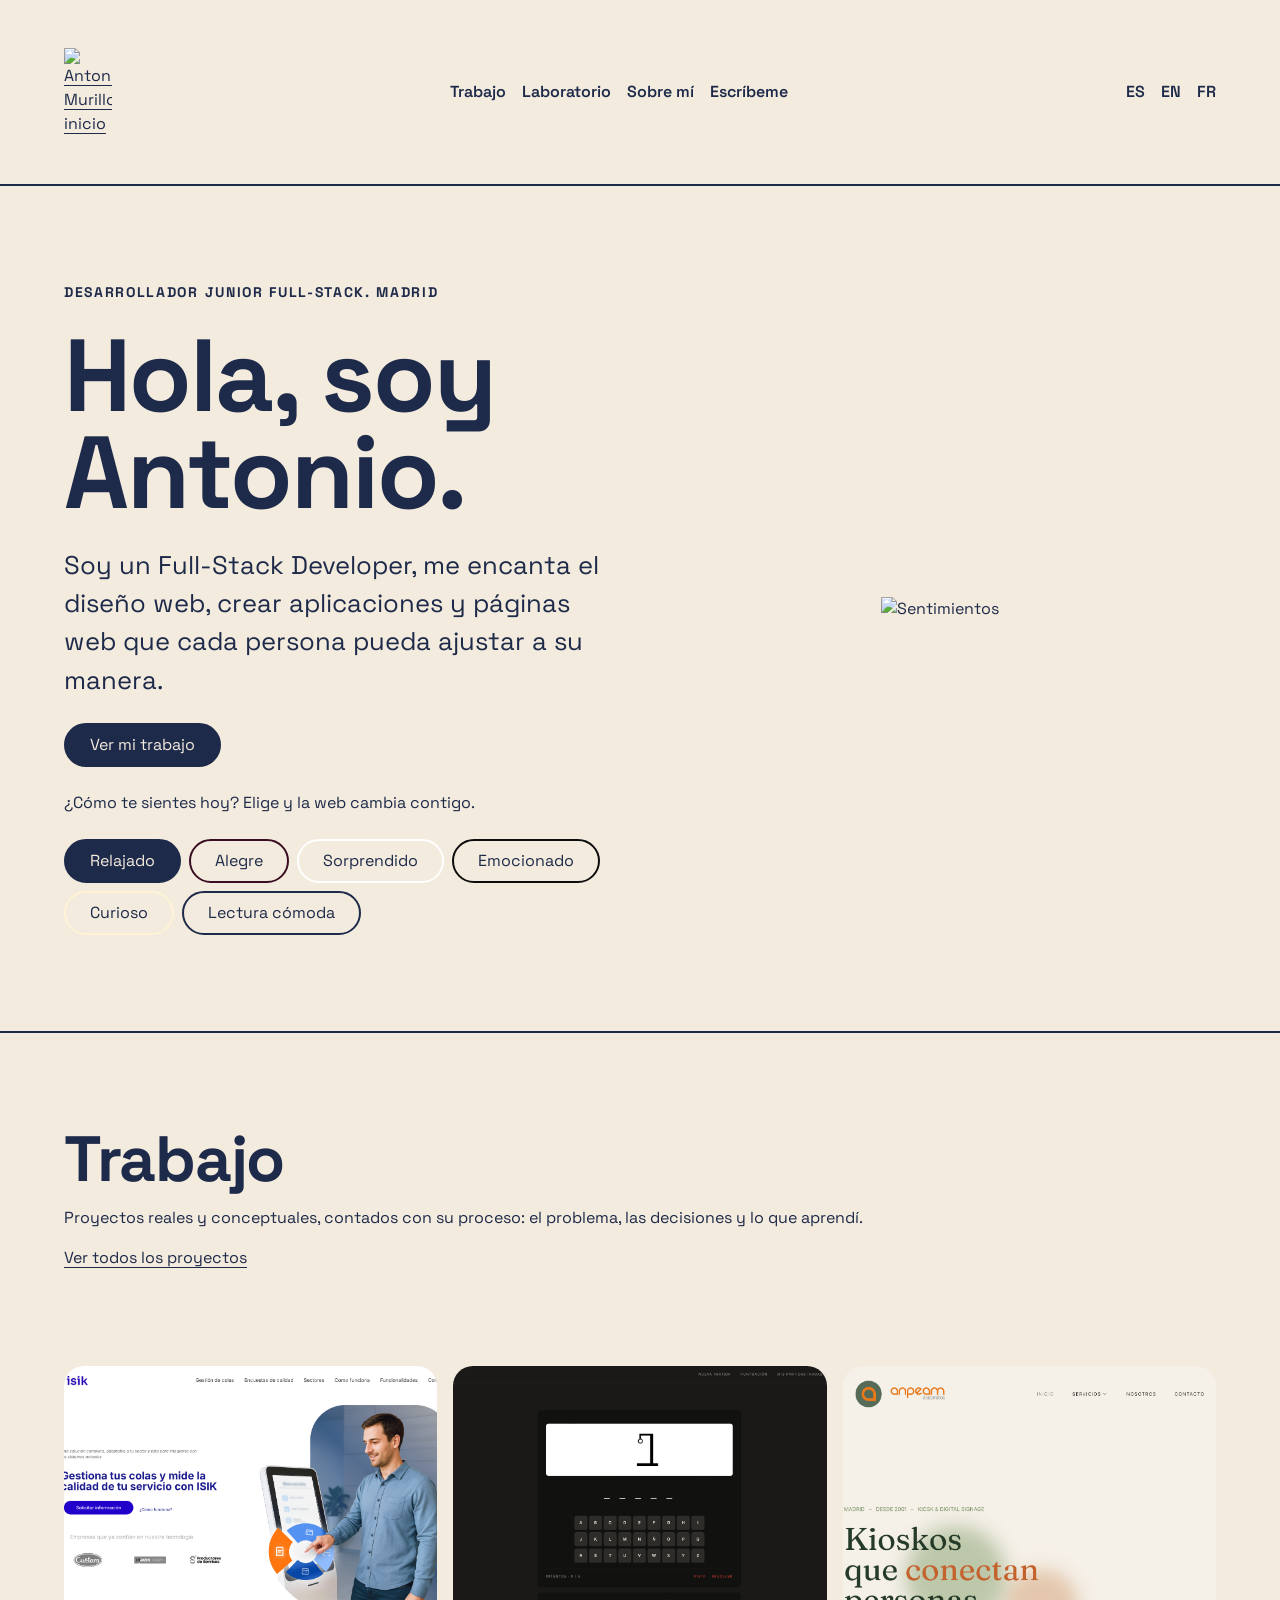
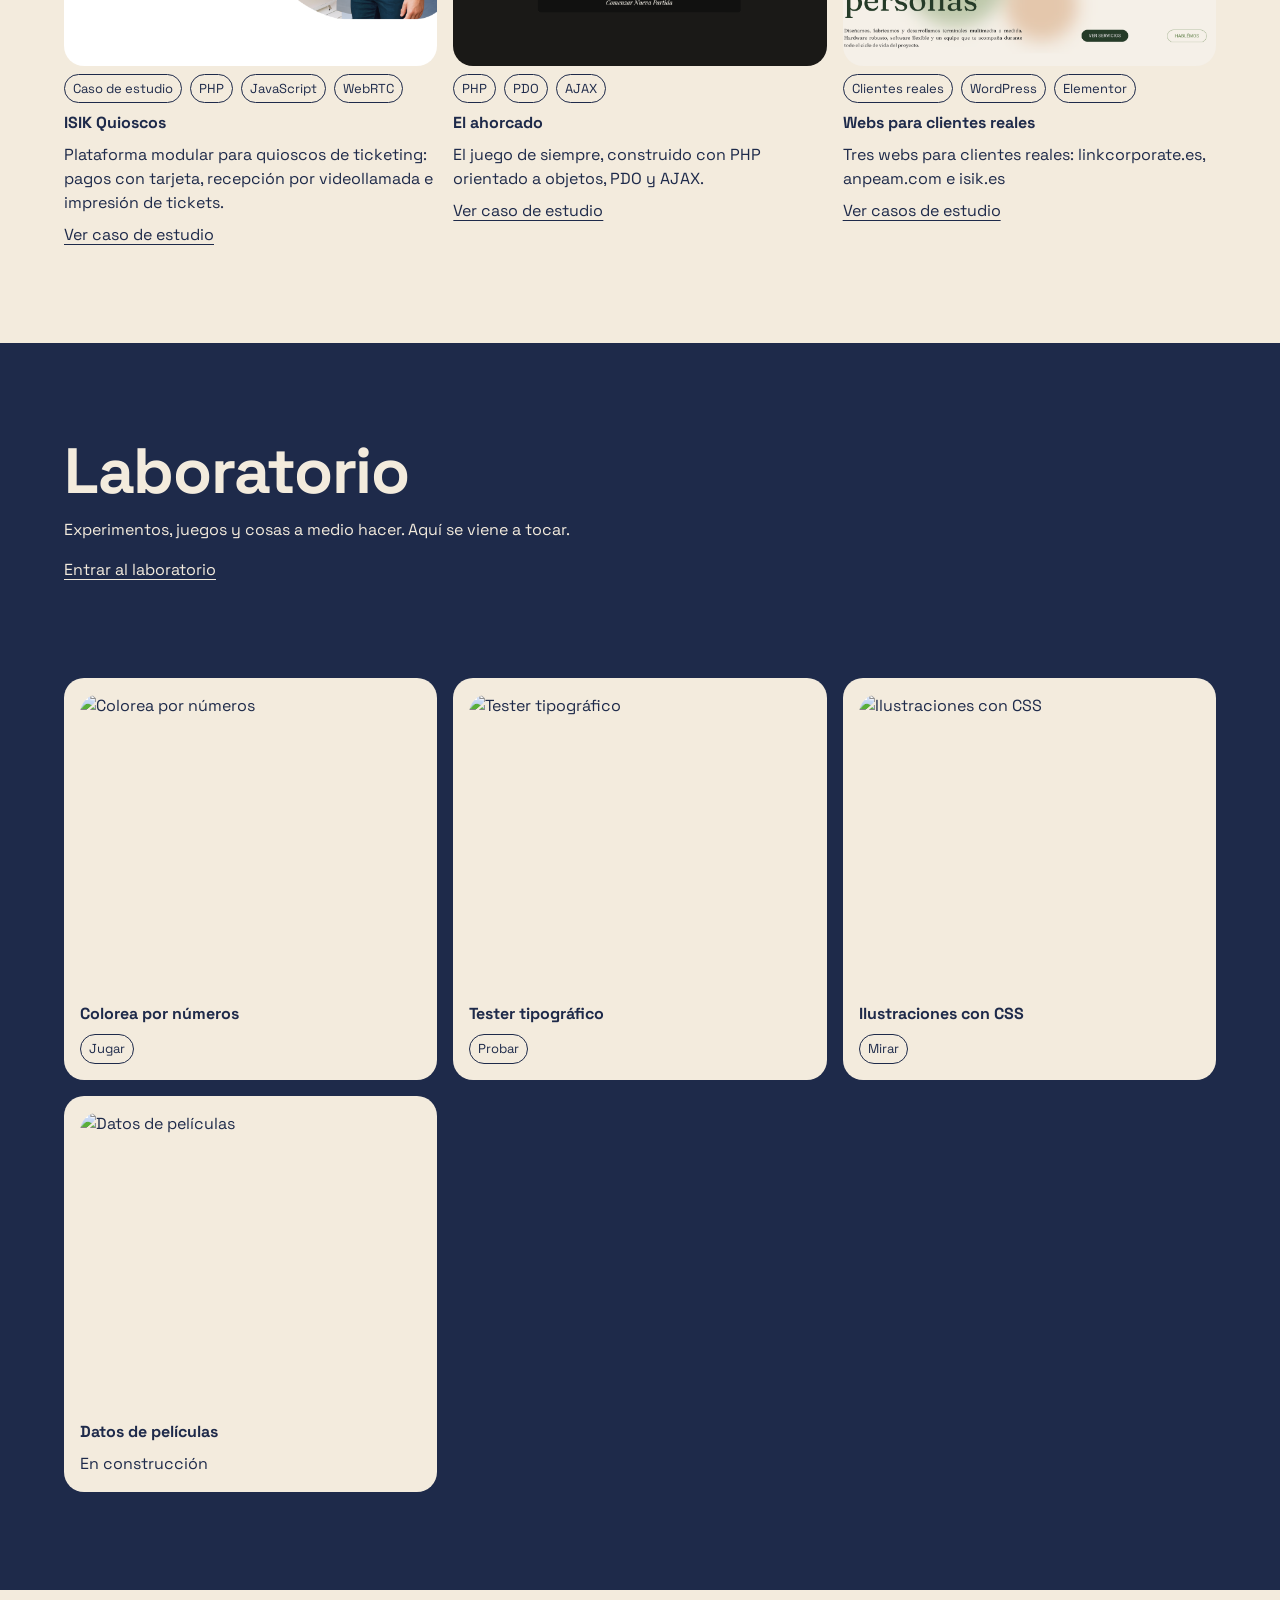
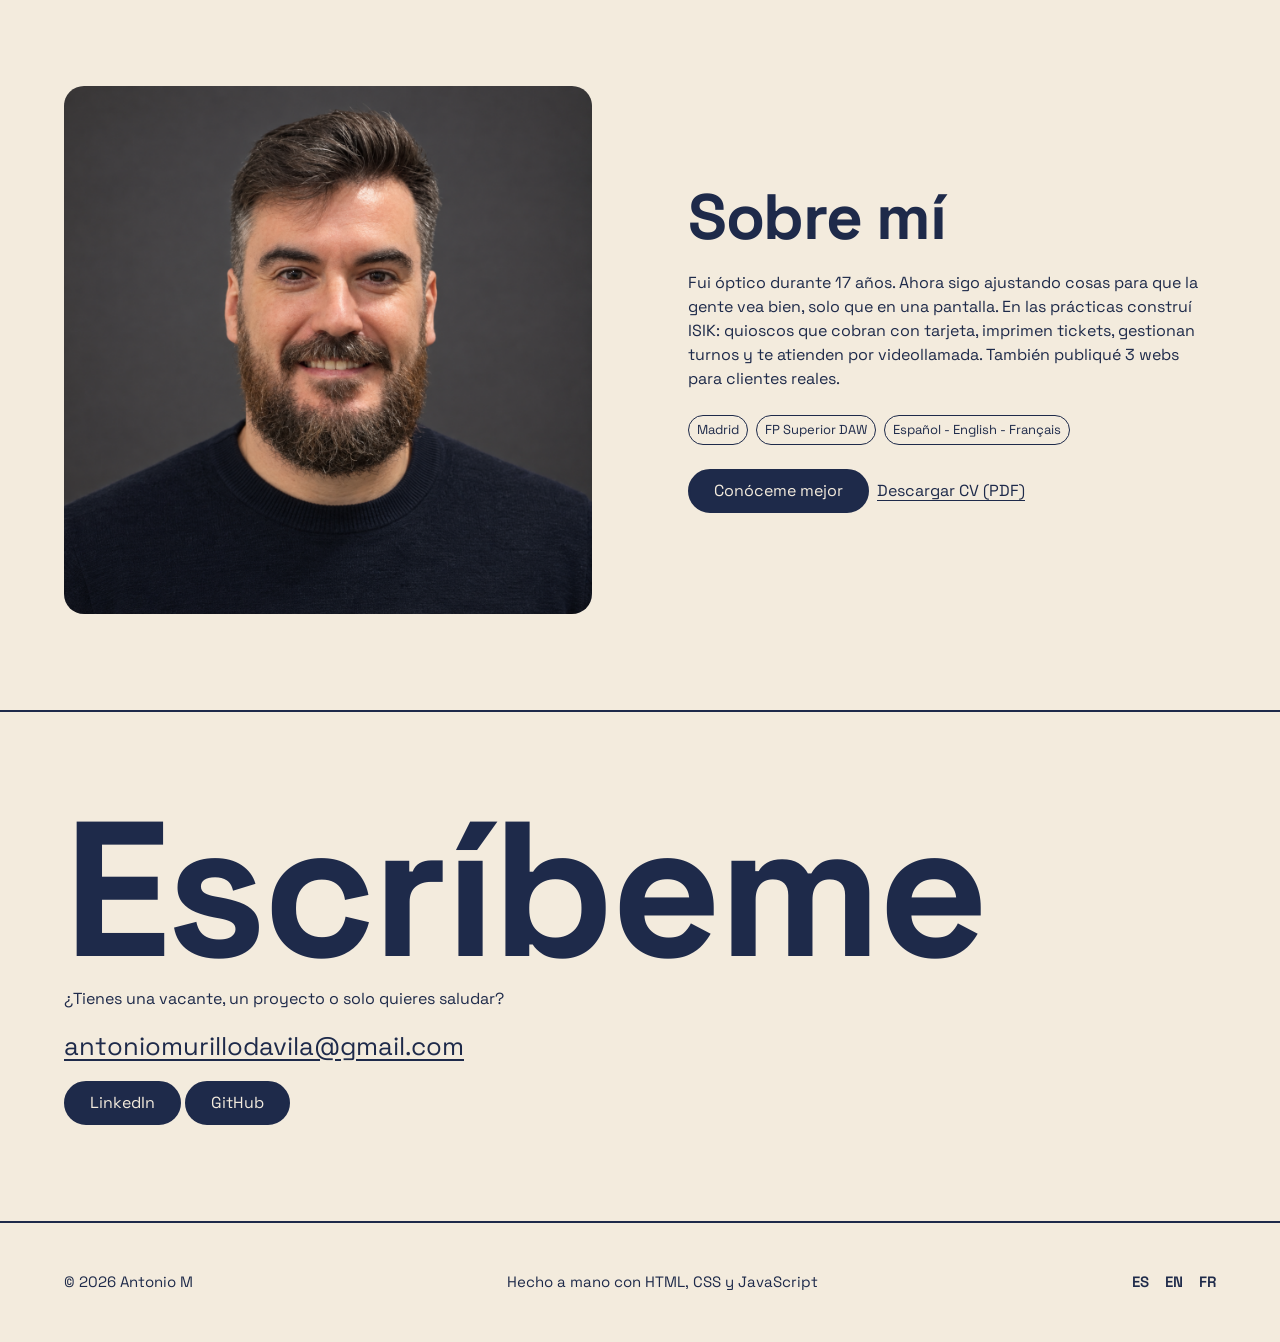
==== commit 899f1220: "Creación de la página webs con los casos de estudio y ajuste para la home y Trabajo" ====
--- a/index.html
+++ b/index.html
@@ -111,10 +111,8 @@
             <p>
               Plataforma modular para quioscos de ticketing: pagos con tarjeta,
               recepción por videollamada e impresión de tickets.
-              <a href="https://www.isik.es" target="_blank"
-                >Ver el caso de estudio</a
-              >
             </p>
+            <a href="isik.html">Ver caso de estudio</a>
           </article>
 
           <article>
@@ -130,12 +128,8 @@
             <p>
               El juego de siempre, construido con PHP orientado a objetos, PDO y
               AJAX.
-              <a
-                href="https://github.com/Antoniomuda/juego-ahorcado"
-                target="_blank"
-                >Ver el proyecto</a
-              >
             </p>
+            <a href="ahorado.html">Ver caso de estudio</a>
           </article>
 
           <article>
@@ -151,8 +145,8 @@
             <p>
               Tres webs para clientes reales: linkcorporate.es, anpeam.com e
               isik.es
-              <a href="https://anpeam.com" target="_blank">Ver las webs</a>
             </p>
+            <a href="webs.html">Ver casos de estudio</a>
           </article>
         </div>
       </section>
@@ -217,7 +211,7 @@
             <li>Español - English - Français</li>
           </ul>
 
-          <div class="botones-sobre-mi">
+          <div class="grupo-botones">
             <a href="sobre-mi.html" class="boton-principal">Conóceme mejor</a>
             <a href="assets/docs/amdCV.pdf" download="CV-Antonio-Murillo.pdf"
               >Descargar CV (PDF)</a
@@ -230,7 +224,7 @@
 
         <p>¿Tienes una vacante, un proyecto o solo quieres saludar?</p>
 
-        <a id="mail" class="correo" href="mailto:antoniomurillodavila@gmail.com"
+        <a class="correo" href="mailto:antoniomurillodavila@gmail.com"
           >antoniomurillodavila@gmail.com</a
         >
         <div class="enlaces-contacto">
@@ -248,7 +242,7 @@
     </main>
 
     <footer>
-      <p>© 2026 Antonio Murillo</p>
+      <p>© 2026 Antonio M</p>
       <p>Hecho a mano con HTML, CSS y JavaScript</p>
       <ul class="idiomas">
         <li><a href="index.html">ES</a></li>
--- a/css/main.css
+++ b/css/main.css
@@ -338,3 +338,29 @@
   background-color: var(--color-acento);
   color: var(--color-fondo);
 }
+
+.galeria {
+  display: flex;
+  gap: var(--espacio-1);
+  overflow-x: auto;
+  scroll-snap-type: x mandatory;
+}
+.galeria img {
+  flex: 0 0 85%;
+  scroll-snap-align: center;
+  aspect-ratio: 16/10;
+  object-fit: cover;
+  border-radius: var(--radio-esquinas);
+}
+dt {
+  font-size: 12px;
+  font-weight: 700;
+  text-transform: uppercase;
+  letter-spacing: 0.12em;
+}
+
+dd {
+  margin-left: 0;
+  margin-bottom: var(--espacio-3);
+  max-width: 65ch;
+}
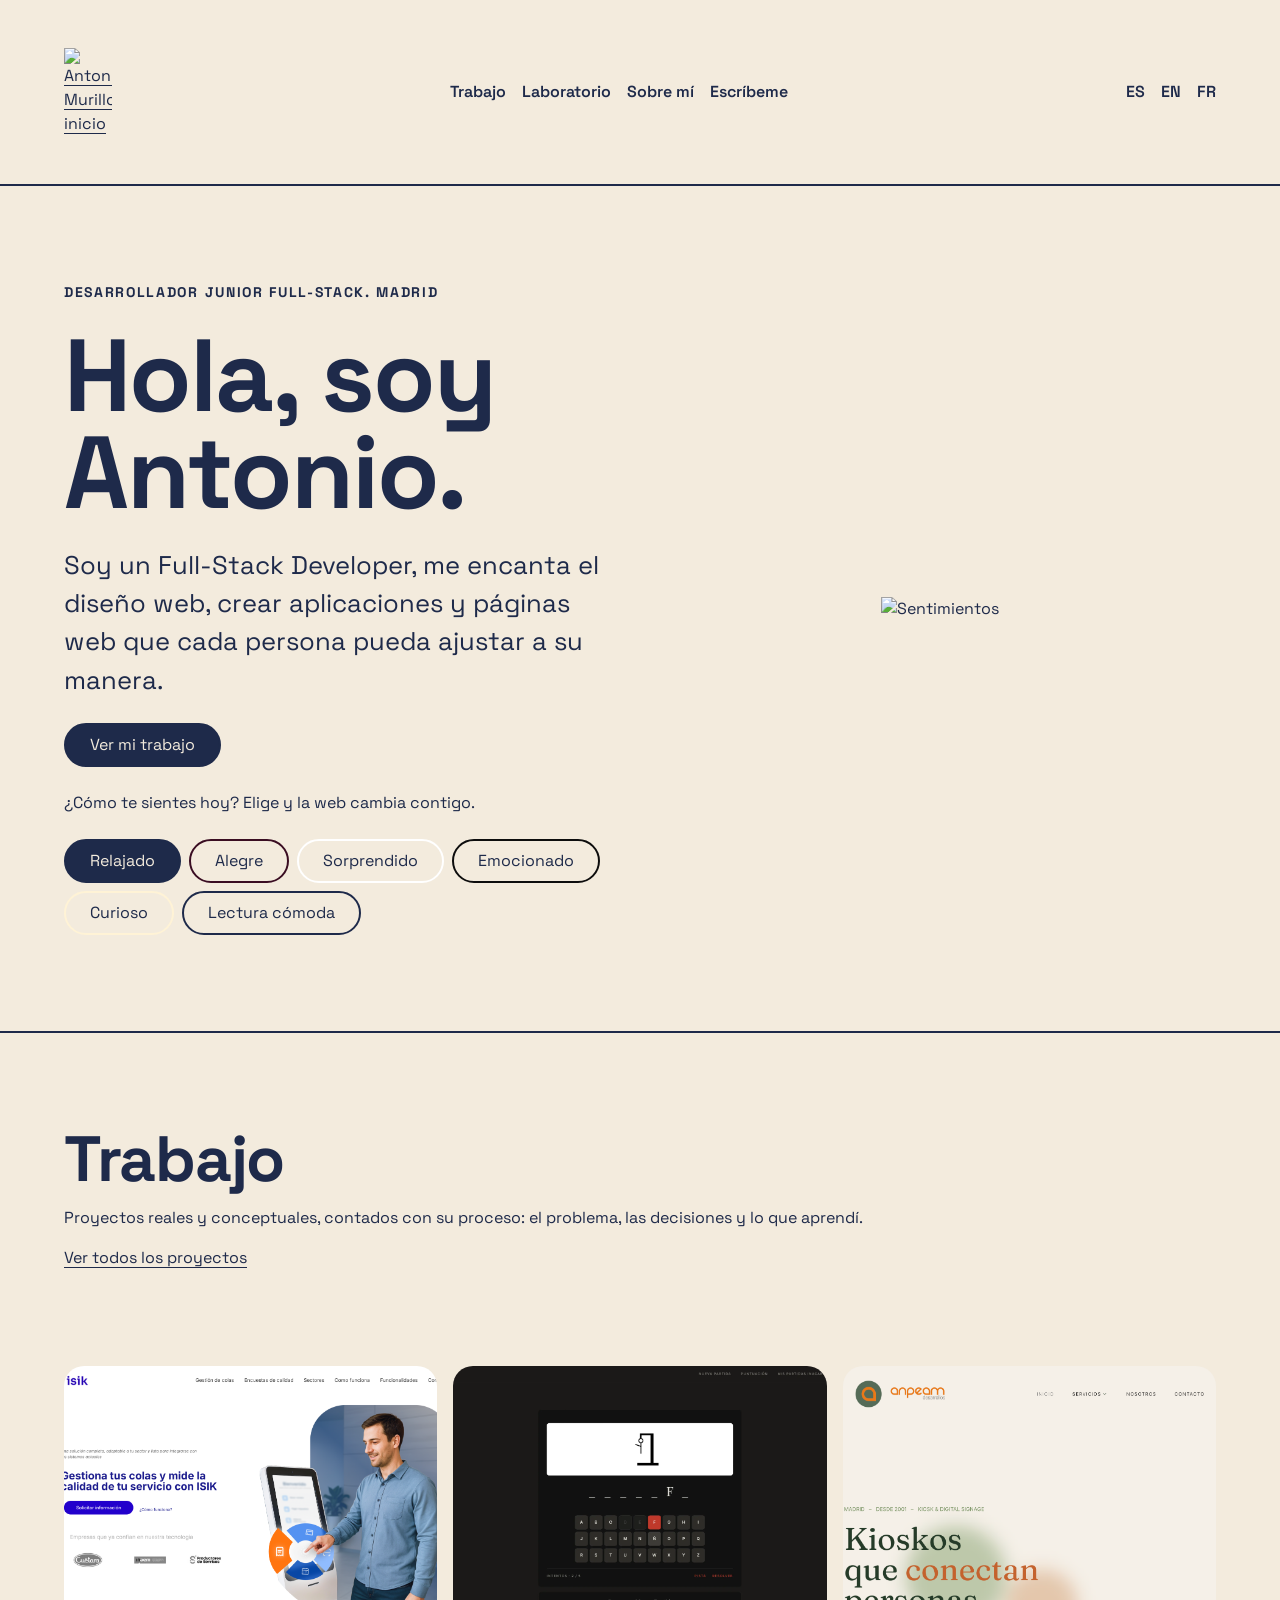
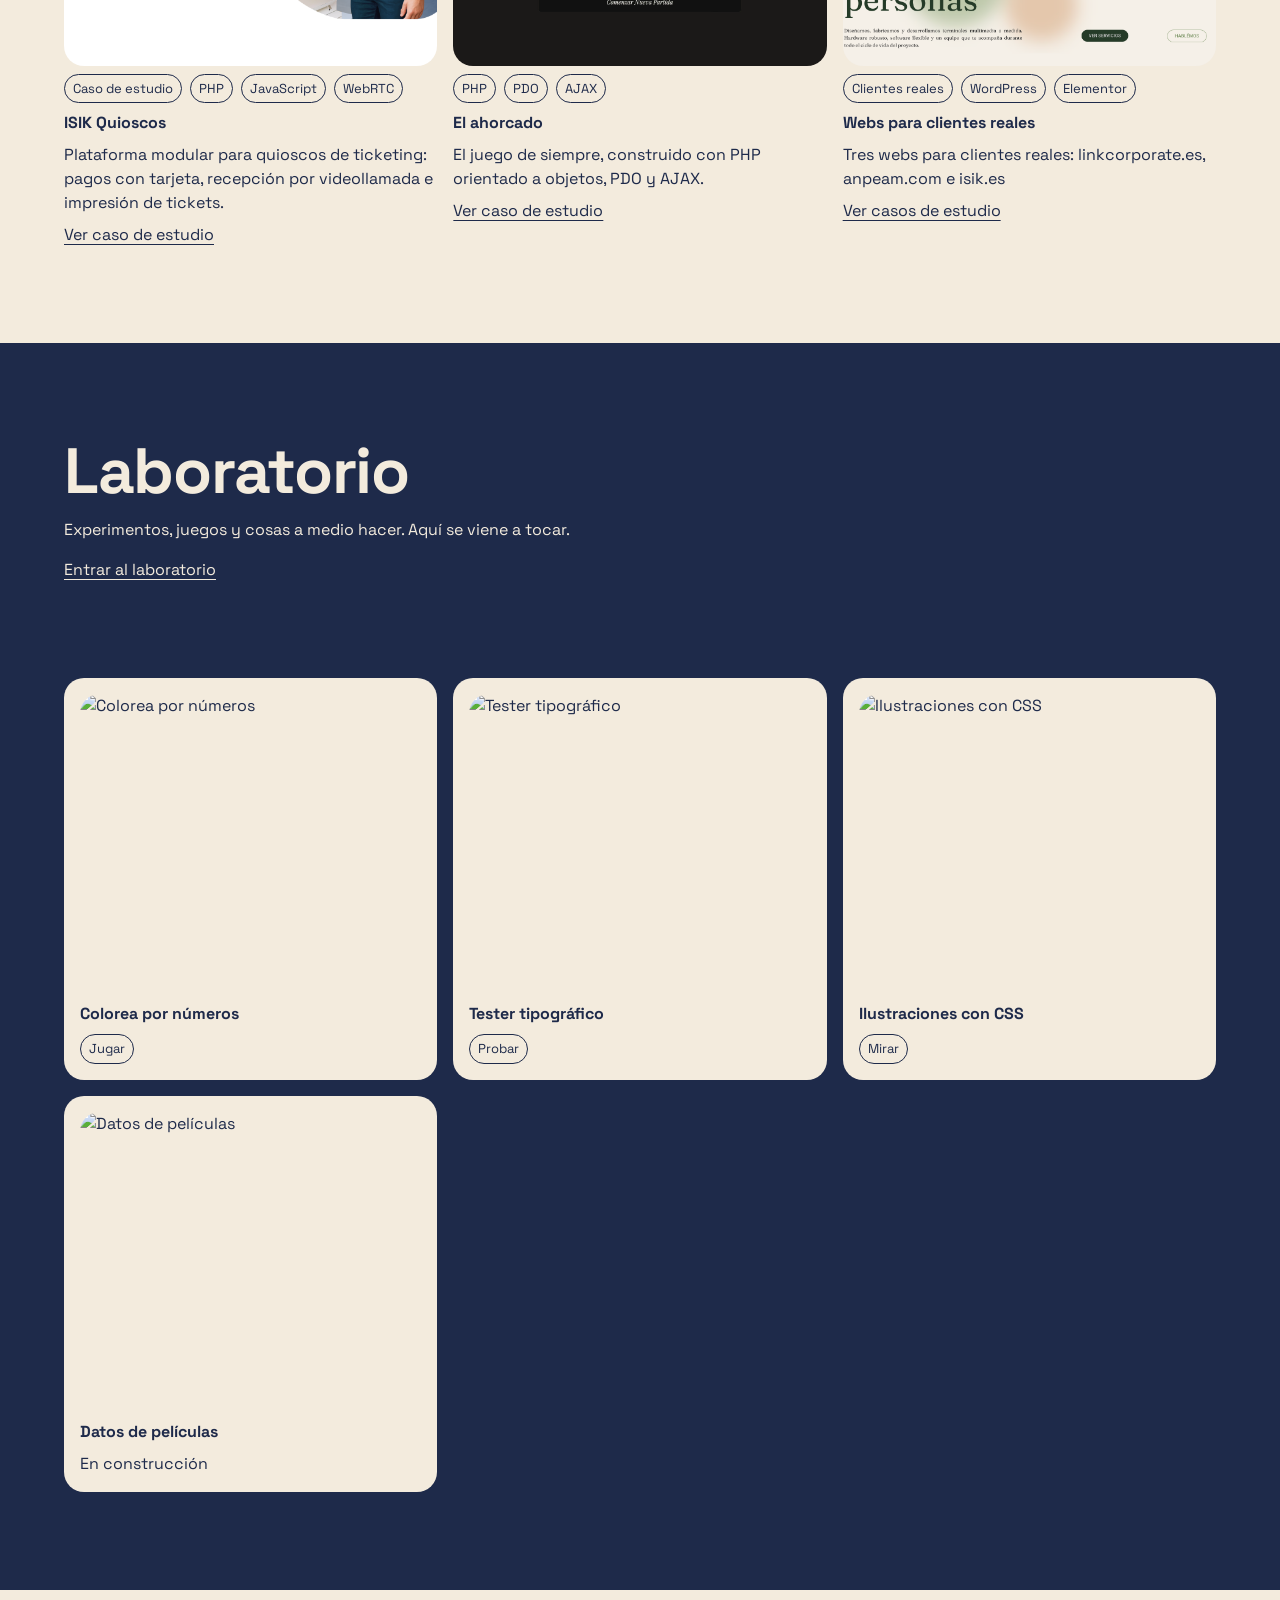
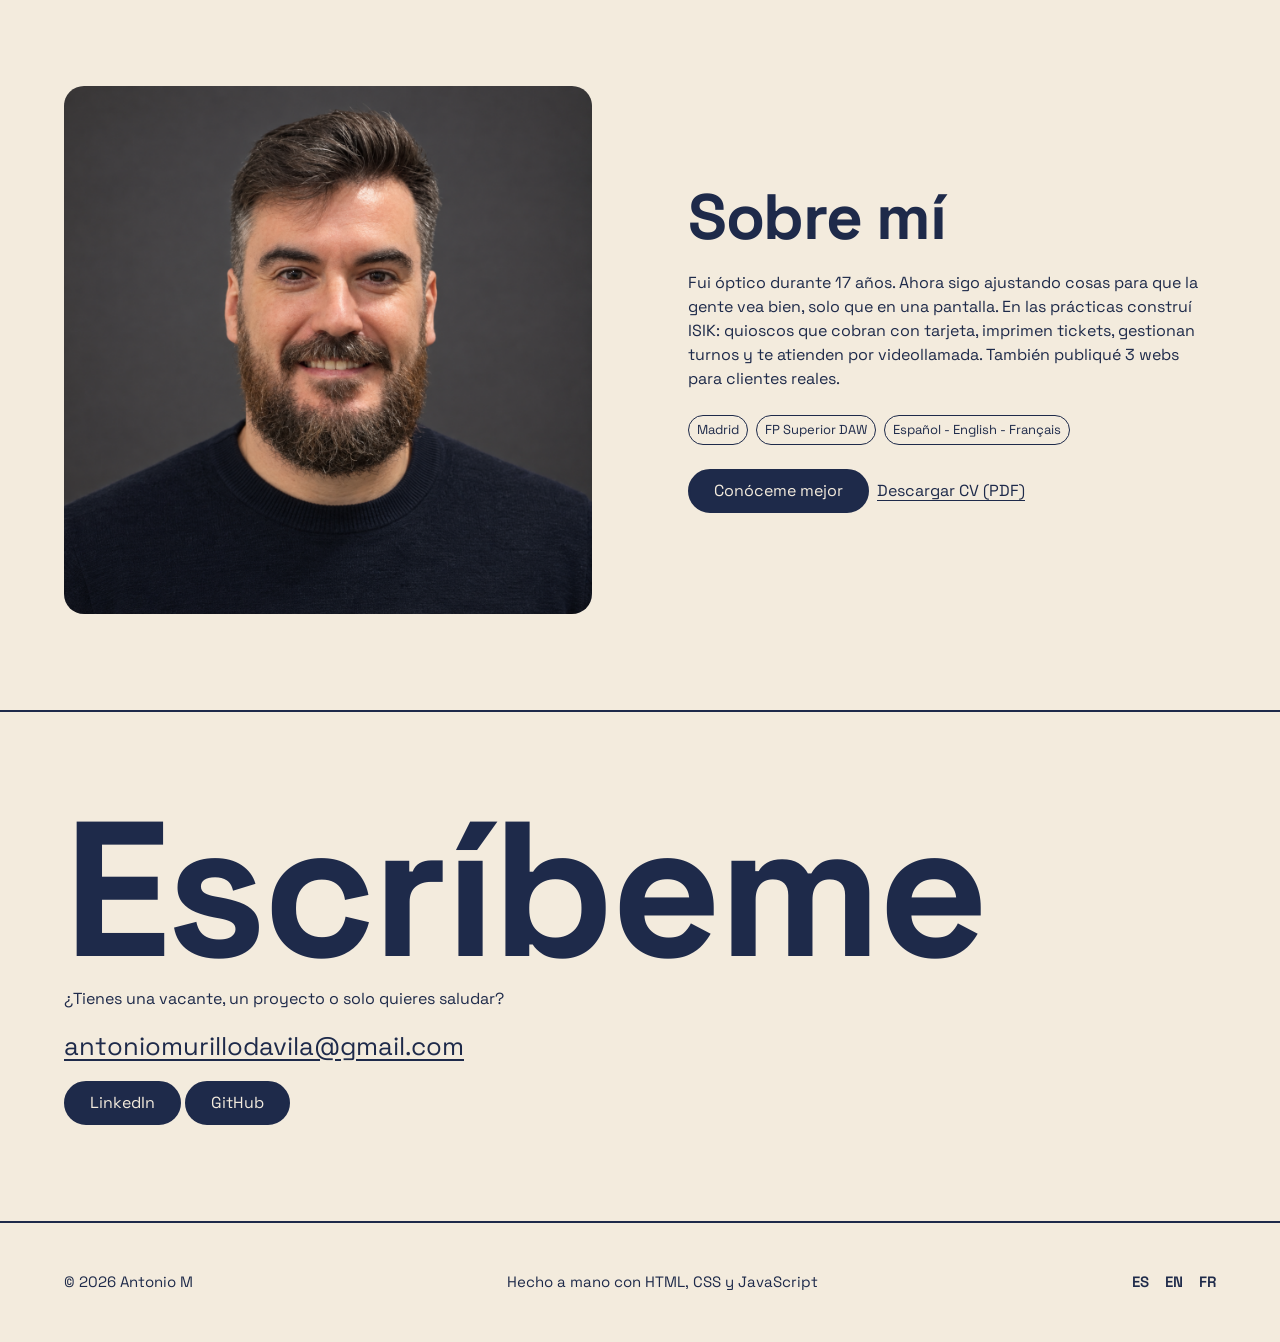
==== commit d3968c2c: "Creación de la web ahorcado y ajustes de css" ====
--- a/index.html
+++ b/index.html
@@ -112,11 +112,12 @@
               Plataforma modular para quioscos de ticketing: pagos con tarjeta,
               recepción por videollamada e impresión de tickets.
             </p>
+            
             <a href="isik.html">Ver caso de estudio</a>
           </article>
 
           <article>
-            <img src="assets/img/ahorcado.png" alt="Juego 'El ahorcado'" />
+            <img src="assets/img/ahorcado2.webp" alt="Juego 'El ahorcado'" />
 
             <ul class="etiquetas">
               <li>PHP</li>
@@ -129,7 +130,7 @@
               El juego de siempre, construido con PHP orientado a objetos, PDO y
               AJAX.
             </p>
-            <a href="ahorado.html">Ver caso de estudio</a>
+            <a href="ahorcado.html">Ver caso de estudio</a>
           </article>
 
           <article>
--- a/css/main.css
+++ b/css/main.css
@@ -299,12 +299,9 @@
   resize: vertical;
 }
 
-.caja-formulario
-  input:focus-visible
-  .caja-formulario
-  select:focus-visible
-  .caja-formulario
-  textarea:focus-visible {
+.caja-formulario input:focus-visible,
+.caja-formulario select:focus-visible,
+.caja-formulario textarea:focus-visible {
   outline: 3px solid;
   outline: 2px;
 }
@@ -317,7 +314,7 @@
 }
 
 .error::before {
-  content: icon;
+  content: "⚠ ";
 }
 
 .aviso {
@@ -346,11 +343,14 @@
   scroll-snap-type: x mandatory;
 }
 .galeria img {
-  flex: 0 0 85%;
+  flex: 0 0 min(95%, 720px);
+  min-width: 0;
+  aspect-ratio: 16/9;
+  object-fit: cover;
+  object-position: top;
+  border-radius: var(--radio-esquinas);
+  border: 2px solid var(--color-tinta);
   scroll-snap-align: center;
-  aspect-ratio: 16/10;
-  object-fit: cover;
-  border-radius: var(--radio-esquinas);
 }
 dt {
   font-size: 12px;
@@ -364,3 +364,47 @@
   margin-bottom: var(--espacio-3);
   max-width: 65ch;
 }
+.carrusel-botones {
+  display: flex;
+  gap: var(--espacio-0);
+  justify-content: flex-end;
+}
+.carrusel-botones button {
+  border-radius: var(--radio-pastilla);
+  height: 44px;
+  width: 44px;
+  border: 2px solid;
+  background-color: transparent;
+  color: inherit;
+  cursor: pointer;
+}
+.carrusel-botones button:hover,
+.carrusel-botones button:focus-visible {
+  background-color: var(--color-tinta);
+  color: var(--color-fondo);
+}
+.caso ul {
+  padding-left: 1.2em;
+}
+
+.caso > div {
+  display: flex;
+  flex-wrap: wrap;
+  gap: var(--espacio-1) var(--espacio-4);
+  padding-block: var(--espacio-3);
+  border-top: 2px solid var(--color-tinta);
+}
+.caso dt {
+  flex: 1 1 180px;
+  font-size: 13px;
+  font-weight: 700;
+  text-transform: uppercase;
+  letter-spacing: 0.12em;
+}
+.caso dd {
+  flex: 3 1 400px;
+  max-width: 65ch;
+}
+.caso dd > * + * {
+  margin-top: var(--espacio-1);
+}
